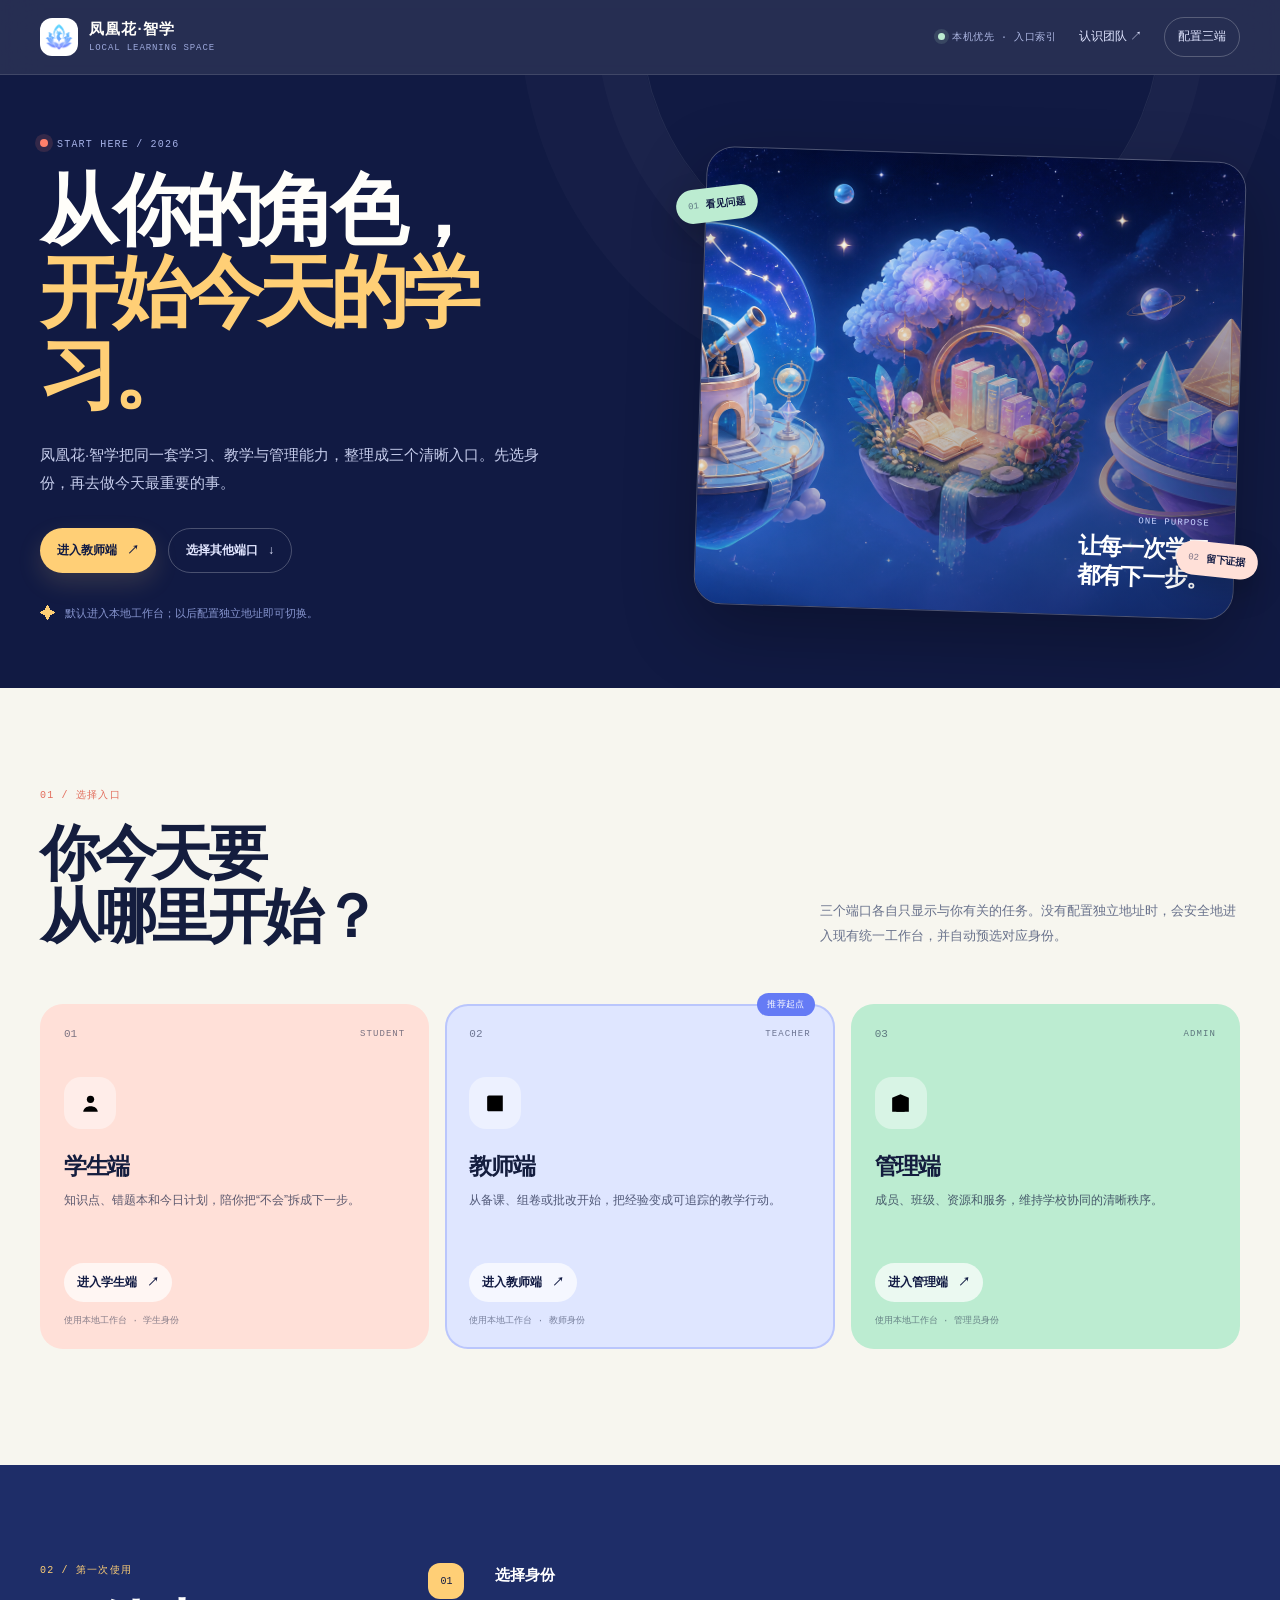
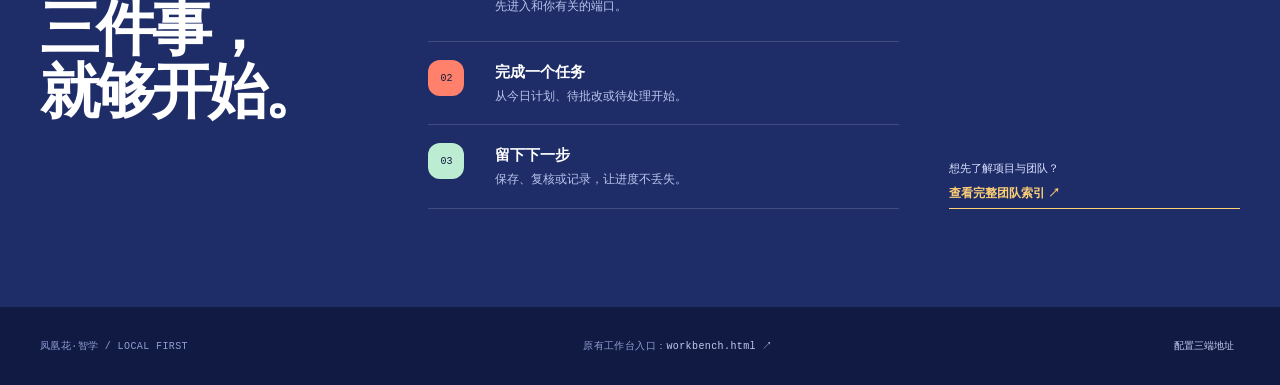
==== index.html @ 91122c51 "publish Phoenix Learning static site" ====
<!DOCTYPE html>
<html lang="zh-CN">
<head>
  <meta charset="UTF-8">
  <meta name="viewport" content="width=device-width, initial-scale=1.0">
  <meta name="theme-color" content="#111a43">
  <meta name="description" content="凤凰花·智学本地启动入口：选择学生端、教师端或管理端">
  <meta name="mobile-web-app-capable" content="yes">
  <meta name="apple-mobile-web-app-capable" content="yes">
  <meta name="apple-mobile-web-app-title" content="凤凰花·智学">
  <title>凤凰花·智学｜启动入口</title>
  <link rel="manifest" href="manifest.webmanifest">
  <link rel="icon" type="image/png" href="assets/brand/favicon-64.png">
  <link rel="stylesheet" href="assets/css/entry-index.css">
</head>
<body>
  <a class="fh-portal-skip" href="#fh-portal-entries">跳到入口选择</a>

  <header class="fh-portal-bar">
    <div class="fh-portal-wrap fh-portal-bar__inner">
      <a class="fh-portal-brand" href="index.html" aria-label="凤凰花智学启动入口">
        <span class="fh-portal-brand__mark"><img src="assets/brand/logo-blue-transparent.png" alt=""></span>
        <span><strong>凤凰花·智学</strong><small>LOCAL LEARNING SPACE</small></span>
      </a>
      <div class="fh-portal-bar__right">
        <span class="fh-portal-locality"><i></i>本机优先 · 入口索引</span>
        <a class="fh-portal-team-link" href="team-index.html">认识团队 <span aria-hidden="true">↗</span></a>
        <button class="fh-portal-config-link" type="button" data-open-config>配置三端</button>
      </div>
    </div>
  </header>

  <main class="fh-portal-main">
    <section class="fh-portal-hero" aria-labelledby="fh-portal-title">
      <div class="fh-portal-wrap fh-portal-hero__grid">
        <div class="fh-portal-hero__copy">
          <p class="fh-portal-kicker"><span></span>START HERE / 2026</p>
          <h1 id="fh-portal-title">从你的角色，<br><em>开始今天的学习。</em></h1>
          <p class="fh-portal-hero__lead">凤凰花·智学把同一套学习、教学与管理能力，整理成三个清晰入口。先选身份，再去做今天最重要的事。</p>
          <div class="fh-portal-hero__actions">
            <a class="fh-portal-button fh-portal-button--primary" href="workbench.html#/login?role=teacher" data-entry-key="teacher">进入教师端 <span aria-hidden="true">↗</span></a>
            <a class="fh-portal-button fh-portal-button--line" href="#fh-portal-entries">选择其他端口 <span aria-hidden="true">↓</span></a>
          </div>
          <div class="fh-portal-hero__note"><span class="fh-portal-note-icon">✦</span><span>默认进入本地工作台；以后配置独立地址即可切换。</span></div>
        </div>

        <div class="fh-portal-hero__visual" aria-label="凤凰花智学学习场景">
          <div class="fh-portal-art">
            <img src="assets/brand/generated/learning-worlds.png" alt="三个连接在一起的学习世界：观测、阅读与创造" loading="eager">
            <div class="fh-portal-art__shade"></div>
            <div class="fh-portal-art__caption"><span>ONE PURPOSE</span><strong>让每一次学习<br>都有下一步。</strong></div>
          </div>
          <div class="fh-portal-orbit fh-portal-orbit--one"><span>01</span> 看见问题</div>
          <div class="fh-portal-orbit fh-portal-orbit--two"><span>02</span> 留下证据</div>
        </div>
      </div>
    </section>

    <section class="fh-portal-entries" id="fh-portal-entries" aria-labelledby="fh-portal-entries-title">
      <div class="fh-portal-wrap">
        <div class="fh-portal-section-head">
          <div><p class="fh-portal-eyebrow">01 / 选择入口</p><h2 id="fh-portal-entries-title">你今天要<br>从哪里开始？</h2></div>
          <p>三个端口各自只显示与你有关的任务。没有配置独立地址时，会安全地进入现有统一工作台，并自动预选对应身份。</p>
        </div>

        <div class="fh-portal-entry-grid">
          <article class="fh-portal-entry-card fh-portal-entry-card--student">
            <div class="fh-portal-entry-card__head"><span class="fh-portal-entry-card__num">01</span><span class="fh-portal-entry-card__type">STUDENT</span></div>
            <div class="fh-portal-entry-card__icon" aria-hidden="true"><svg viewBox="0 0 24 24"><circle cx="12" cy="8" r="3.5"/><path d="M5 20c.4-3.2 3.1-5.3 7-5.3s6.6 2.1 7 5.3"/><path d="M4 4h3M17 4h3"/></svg></div>
            <h3>学生端</h3><p>知识点、错题本和今日计划，陪你把“不会”拆成下一步。</p>
            <a class="fh-portal-entry-card__button" href="workbench.html#/login?role=student" data-entry-key="student">进入学生端 <span aria-hidden="true">↗</span></a>
            <span class="fh-portal-entry-card__status" data-entry-status="student">使用本地工作台 · 学生身份</span>
          </article>

          <article class="fh-portal-entry-card fh-portal-entry-card--teacher fh-portal-entry-card--featured">
            <span class="fh-portal-featured">推荐起点</span>
            <div class="fh-portal-entry-card__head"><span class="fh-portal-entry-card__num">02</span><span class="fh-portal-entry-card__type">TEACHER</span></div>
            <div class="fh-portal-entry-card__icon" aria-hidden="true"><svg viewBox="0 0 24 24"><path d="M4 19.5V5.8c0-.9.7-1.6 1.6-1.6H19v15.3H5.6c-.9 0-1.6-.7-1.6-1.6Z"/><path d="M7.5 7.5h8M7.5 11h8M7.5 14.5h4"/><path d="M19 4.2v15.3"/></svg></div>
            <h3>教师端</h3><p>从备课、组卷或批改开始，把经验变成可追踪的教学行动。</p>
            <a class="fh-portal-entry-card__button" href="workbench.html#/login?role=teacher" data-entry-key="teacher">进入教师端 <span aria-hidden="true">↗</span></a>
            <span class="fh-portal-entry-card__status" data-entry-status="teacher">使用本地工作台 · 教师身份</span>
          </article>

          <article class="fh-portal-entry-card fh-portal-entry-card--admin">
            <div class="fh-portal-entry-card__head"><span class="fh-portal-entry-card__num">03</span><span class="fh-portal-entry-card__type">ADMIN</span></div>
            <div class="fh-portal-entry-card__icon" aria-hidden="true"><svg viewBox="0 0 24 24"><path d="M4 20V6.5L12 3l8 3.5V20"/><path d="M8 20v-5h8v5M8 9h.01M12 9h.01M16 9h.01"/><path d="M2 20h20"/></svg></div>
            <h3>管理端</h3><p>成员、班级、资源和服务，维持学校协同的清晰秩序。</p>
            <a class="fh-portal-entry-card__button" href="workbench.html#/login?role=admin" data-entry-key="admin">进入管理端 <span aria-hidden="true">↗</span></a>
            <span class="fh-portal-entry-card__status" data-entry-status="admin">使用本地工作台 · 管理员身份</span>
          </article>
        </div>
      </div>
    </section>

    <section class="fh-portal-guide" aria-labelledby="fh-portal-guide-title">
      <div class="fh-portal-wrap fh-portal-guide__grid">
        <div><p class="fh-portal-eyebrow">02 / 第一次使用</p><h2 id="fh-portal-guide-title">三件事，<br>就够开始。</h2></div>
        <ol class="fh-portal-guide__steps">
          <li><b>01</b><div><strong>选择身份</strong><span>先进入和你有关的端口。</span></div></li>
          <li><b>02</b><div><strong>完成一个任务</strong><span>从今日计划、待批改或待处理开始。</span></div></li>
          <li><b>03</b><div><strong>留下下一步</strong><span>保存、复核或记录，让进度不丢失。</span></div></li>
        </ol>
        <a class="fh-portal-guide__link" href="team-index.html"><span>想先了解项目与团队？</span><strong>查看完整团队索引 ↗</strong></a>
      </div>
    </section>
  </main>

  <footer class="fh-portal-footer">
    <div class="fh-portal-wrap fh-portal-footer__inner">
      <span>凤凰花·智学 / LOCAL FIRST</span>
      <span>原有工作台入口：<a href="workbench.html#/login">workbench.html ↗</a></span>
      <button type="button" data-open-config>配置三端地址</button>
    </div>
  </footer>

  <dialog class="fh-portal-dialog" id="fh-portal-dialog" aria-labelledby="fh-portal-dialog-title">
    <form class="fh-portal-dialog__card" method="dialog" data-portal-config-form>
      <div class="fh-portal-dialog__head"><div><p class="fh-portal-eyebrow">入口配置</p><h2 id="fh-portal-dialog-title">把三个端口<br>放到这里。</h2></div><button class="fh-portal-dialog__close" type="button" data-close-config aria-label="关闭配置窗口">×</button></div>
      <p class="fh-portal-dialog__hint">支持完整 URL、局域网地址或内部路径。留空时默认进入本地统一工作台；地址仅保存于当前浏览器。</p>
      <div class="fh-portal-dialog__fields">
        <label><span>学生端位置</span><input type="text" data-portal-input="student" placeholder="例如：workbench.html#/login?role=student"></label>
        <label><span>教师端位置</span><input type="text" data-portal-input="teacher" placeholder="例如：workbench.html#/login?role=teacher"></label>
        <label><span>管理端位置</span><input type="text" data-portal-input="admin" placeholder="例如：workbench.html#/login?role=admin"></label>
      </div>
      <div class="fh-portal-dialog__actions"><button class="fh-portal-button fh-portal-button--line" type="button" data-clear-portal-config>恢复默认</button><button class="fh-portal-button fh-portal-button--primary" type="submit">保存配置</button></div>
    </form>
  </dialog>

  <div class="fh-portal-toast" role="status" aria-live="polite" data-portal-toast></div>
  <script src="assets/js/entry-index.js"></script>
</body>
</html>
---- assets/css/entry-index.css ----
:root {
  --fh-portal-ink: #141d3e;
  --fh-portal-night: #111a43;
  --fh-portal-night-2: #1e2d68;
  --fh-portal-paper: #f7f6ef;
  --fh-portal-white: #fffefa;
  --fh-portal-blue: #657bf5;
  --fh-portal-blue-soft: #dfe6ff;
  --fh-portal-coral: #ff806b;
  --fh-portal-coral-soft: #ffe0d8;
  --fh-portal-mint: #bcecd1;
  --fh-portal-gold: #ffcf76;
  --fh-portal-muted: #68718b;
  --fh-portal-line: rgba(20,29,62,.14);
  --fh-portal-sans: ui-sans-serif, -apple-system, BlinkMacSystemFont, "Segoe UI", "PingFang SC", "Hiragino Sans GB", "Microsoft YaHei", sans-serif;
  --fh-portal-mono: "SFMono-Regular", Consolas, "Liberation Mono", monospace;
}

* { box-sizing: border-box; }
html { scroll-behavior: smooth; scroll-padding-top: 84px; }
body { margin: 0; color: var(--fh-portal-ink); background: var(--fh-portal-paper); font-family: var(--fh-portal-sans); font-size: 16px; line-height: 1.6; -webkit-font-smoothing: antialiased; }
a { color: inherit; text-decoration: none; }
button, input { font: inherit; }
button { cursor: pointer; }
img { display: block; max-width: 100%; }
:focus-visible { outline: 3px solid var(--fh-portal-gold); outline-offset: 4px; }
.fh-portal-wrap { width: min(1200px, calc(100% - 48px)); margin: 0 auto; }
.fh-portal-skip { position: fixed; z-index: 100; top: -56px; left: 20px; padding: 9px 14px; border-radius: 9px; color: var(--fh-portal-night); background: var(--fh-portal-gold); font-size: 13px; font-weight: 800; transition: top .2s ease; }
.fh-portal-skip:focus { top: 16px; }

.fh-portal-bar { position: sticky; z-index: 30; top: 0; color: var(--fh-portal-white); background: rgba(17,26,67,.91); border-bottom: 1px solid rgba(255,255,255,.12); backdrop-filter: blur(18px); }
.fh-portal-bar__inner { min-height: 74px; display: flex; align-items: center; justify-content: space-between; gap: 24px; }
.fh-portal-brand { display: inline-flex; align-items: center; gap: 11px; }
.fh-portal-brand__mark { width: 38px; height: 38px; display: grid; place-items: center; border-radius: 12px; background: #fff; }
.fh-portal-brand__mark img { width: 30px; height: 30px; object-fit: contain; }
.fh-portal-brand > span:last-child { display: grid; line-height: 1.1; }
.fh-portal-brand strong { font-size: 15px; letter-spacing: .08em; }
.fh-portal-brand small { margin-top: 5px; color: #9da9dc; font: 9px var(--fh-portal-mono); letter-spacing: .1em; }
.fh-portal-bar__right { display: flex; align-items: center; gap: 22px; }
.fh-portal-locality { color: #aeb8e3; font: 10px var(--fh-portal-mono); letter-spacing: .06em; }
.fh-portal-locality i { width: 7px; height: 7px; display: inline-block; margin-right: 7px; border-radius: 50%; background: var(--fh-portal-mint); box-shadow: 0 0 0 4px rgba(188,236,209,.13); }
.fh-portal-team-link, .fh-portal-config-link { color: #e0e5ff; font-size: 12px; }
.fh-portal-team-link:hover, .fh-portal-config-link:hover { color: var(--fh-portal-gold); }
.fh-portal-config-link { padding: 9px 13px; border: 1px solid rgba(255,255,255,.23); border-radius: 999px; background: transparent; }

.fh-portal-hero { position: relative; overflow: hidden; color: var(--fh-portal-white); background: var(--fh-portal-night); }
.fh-portal-hero::before { position: absolute; width: 520px; height: 520px; top: -320px; left: 50%; content: ""; border: 1px solid rgba(255,255,255,.08); border-radius: 50%; box-shadow: 0 0 0 44px rgba(255,255,255,.025), 0 0 0 120px rgba(255,255,255,.018); }
.fh-portal-hero__grid { position: relative; z-index: 1; min-height: 545px; display: grid; grid-template-columns: minmax(0, .92fr) minmax(390px, .88fr); align-items: center; gap: clamp(42px, 7vw, 100px); padding-top: 64px; padding-bottom: 62px; }
.fh-portal-kicker, .fh-portal-eyebrow { margin: 0 0 20px; color: #a5b1e7; font: 10px var(--fh-portal-mono); letter-spacing: .12em; }
.fh-portal-kicker span { width: 8px; height: 8px; display: inline-block; margin-right: 9px; border-radius: 50%; background: var(--fh-portal-coral); box-shadow: 0 0 0 5px rgba(255,128,107,.14); }
.fh-portal-hero h1 { max-width: 650px; margin: 0; font-size: clamp(47px, 6.3vw, 78px); line-height: 1.05; letter-spacing: -.07em; }
.fh-portal-hero h1 em { color: var(--fh-portal-gold); font-style: normal; }
.fh-portal-hero__lead { max-width: 510px; margin: 25px 0 0; color: #c6cdec; font-size: 15px; line-height: 1.9; }
.fh-portal-hero__actions { display: flex; flex-wrap: wrap; gap: 12px; margin-top: 30px; }
.fh-portal-button { min-height: 45px; display: inline-flex; align-items: center; justify-content: center; gap: 10px; padding: 0 17px; border: 0; border-radius: 999px; font-size: 12px; font-weight: 800; transition: transform .2s ease, background .2s ease, color .2s ease, box-shadow .2s ease; }
.fh-portal-button:hover { transform: translateY(-2px); }
.fh-portal-button--primary { color: var(--fh-portal-night); background: var(--fh-portal-gold); box-shadow: 0 10px 25px rgba(255,207,118,.15); }
.fh-portal-button--primary:hover { background: #ffe3a5; }
.fh-portal-button--line { color: #e1e5ff; border: 1px solid rgba(255,255,255,.24); background: transparent; }
.fh-portal-button--line:hover { color: var(--fh-portal-night); background: #fff; }
.fh-portal-hero__note { display: flex; align-items: center; gap: 9px; margin-top: 28px; color: #8795cf; font-size: 11px; }
.fh-portal-note-icon { color: var(--fh-portal-gold); font-size: 16px; }
.fh-portal-hero__visual { position: relative; max-width: 540px; justify-self: end; }
.fh-portal-art { position: relative; overflow: hidden; aspect-ratio: 1.18 / 1; border: 1px solid rgba(255,255,255,.25); border-radius: 28px; box-shadow: 0 25px 70px rgba(0,0,0,.28); transform: rotate(1.8deg); }
.fh-portal-art img { width: 100%; height: 100%; object-fit: cover; object-position: center; }
.fh-portal-art__shade { position: absolute; inset: 0; background: linear-gradient(145deg, rgba(17,26,67,.03) 30%, rgba(17,26,67,.68)); }
.fh-portal-art__caption { position: absolute; z-index: 1; right: 25px; bottom: 24px; text-align: right; }
.fh-portal-art__caption span { display: block; margin-bottom: 8px; color: #c8d3ff; font: 9px var(--fh-portal-mono); letter-spacing: .12em; }
.fh-portal-art__caption strong { color: #fff; font-size: 23px; line-height: 1.15; letter-spacing: -.05em; }
.fh-portal-orbit { position: absolute; display: flex; align-items: center; gap: 7px; padding: 9px 12px; border-radius: 999px; box-shadow: 0 12px 30px rgba(0,0,0,.22); font-size: 10px; font-weight: 800; }
.fh-portal-orbit span { font: 9px var(--fh-portal-mono); opacity: .55; }
.fh-portal-orbit--one { top: 33px; left: -24px; color: var(--fh-portal-night); background: var(--fh-portal-mint); transform: rotate(-7deg); }
.fh-portal-orbit--two { right: -18px; bottom: 34px; color: var(--fh-portal-night); background: var(--fh-portal-coral-soft); transform: rotate(6deg); }

.fh-portal-entries { padding: 100px 0 116px; background: var(--fh-portal-paper); }
.fh-portal-section-head { display: grid; grid-template-columns: 1fr 1fr; align-items: end; gap: 70px; }
.fh-portal-eyebrow { color: #e26d5c; }
.fh-portal-section-head h2, .fh-portal-guide h2 { margin: 0; font-size: clamp(39px, 4.8vw, 60px); line-height: 1.05; letter-spacing: -.065em; }
.fh-portal-section-head > p { max-width: 420px; justify-self: end; margin: 0; color: var(--fh-portal-muted); font-size: 13px; line-height: 1.9; }
.fh-portal-entry-grid { display: grid; grid-template-columns: repeat(3, 1fr); gap: 16px; margin-top: 56px; }
.fh-portal-entry-card { position: relative; min-height: 345px; display: flex; flex-direction: column; padding: 24px 24px 22px; border-radius: 23px; transition: transform .25s ease, box-shadow .25s ease; }
.fh-portal-entry-card:hover { transform: translateY(-6px); box-shadow: 0 22px 50px rgba(20,29,62,.13); }
.fh-portal-entry-card--student { background: var(--fh-portal-coral-soft); }
.fh-portal-entry-card--teacher { background: var(--fh-portal-blue-soft); }
.fh-portal-entry-card--admin { background: var(--fh-portal-mint); }
.fh-portal-entry-card--featured { box-shadow: inset 0 0 0 2px rgba(101,123,245,.3); }
.fh-portal-featured { position: absolute; top: -11px; right: 20px; padding: 5px 10px; border-radius: 999px; color: #fff; background: var(--fh-portal-blue); font: 9px var(--fh-portal-mono); letter-spacing: .04em; }
.fh-portal-entry-card__head { display: flex; align-items: center; justify-content: space-between; }
.fh-portal-entry-card__num { font: 11px var(--fh-portal-mono); opacity: .55; }
.fh-portal-entry-card__type { font: 9px var(--fh-portal-mono); letter-spacing: .12em; opacity: .56; }
.fh-portal-entry-card__icon { width: 52px; height: 52px; display: grid; place-items: center; margin-top: 37px; border-radius: 17px; background: rgba(255,255,255,.42); }
.fh-portal-entry-card__icon svg { width: 25px; height: 25px; stroke-width: 1.7; }
.fh-portal-entry-card--student .fh-portal-entry-card__icon { color: #dc6758; }
.fh-portal-entry-card--teacher .fh-portal-entry-card__icon { color: #536bdd; }
.fh-portal-entry-card--admin .fh-portal-entry-card__icon { color: #2a835a; }
.fh-portal-entry-card h3 { margin: 19px 0 5px; font-size: 23px; letter-spacing: -.06em; }
.fh-portal-entry-card p { margin: 0; color: rgba(20,29,62,.7); font-size: 12px; line-height: 1.8; }
.fh-portal-entry-card__button { align-self: flex-start; display: inline-flex; align-items: center; gap: 10px; margin-top: auto; padding: 10px 13px; border: 0; border-radius: 999px; color: var(--fh-portal-night); background: rgba(255,255,255,.7); font-size: 12px; font-weight: 800; transition: background .2s ease, transform .2s ease; }
.fh-portal-entry-card__button:hover { background: #fff; transform: translateX(3px); }
.fh-portal-entry-card__status { margin-top: 12px; color: rgba(20,29,62,.5); font: 9px var(--fh-portal-mono); }
.fh-portal-entry-card__status.is-custom { color: var(--fh-portal-night); }

.fh-portal-guide { padding: 98px 0; color: var(--fh-portal-white); background: var(--fh-portal-night-2); }
.fh-portal-guide__grid { display: grid; grid-template-columns: .72fr 1fr .62fr; gap: 50px; align-items: start; }
.fh-portal-guide h2 { color: #fff; }
.fh-portal-guide .fh-portal-eyebrow { color: var(--fh-portal-gold); }
.fh-portal-guide__steps { display: grid; gap: 0; margin: 0; padding: 0; list-style: none; }
.fh-portal-guide__steps li { display: grid; grid-template-columns: 49px 1fr; gap: 18px; min-height: 79px; padding-bottom: 18px; border-bottom: 1px solid rgba(255,255,255,.15); }
.fh-portal-guide__steps li + li { padding-top: 18px; }
.fh-portal-guide__steps b { width: 36px; height: 36px; display: grid; place-items: center; border-radius: 12px; color: var(--fh-portal-night); background: var(--fh-portal-gold); font: 10px var(--fh-portal-mono); }
.fh-portal-guide__steps li:nth-child(2) b { background: var(--fh-portal-coral); }
.fh-portal-guide__steps li:nth-child(3) b { background: var(--fh-portal-mint); }
.fh-portal-guide__steps div { display: grid; gap: 3px; }
.fh-portal-guide__steps strong { color: #fff; font-size: 15px; }
.fh-portal-guide__steps span { color: #bac5ed; font-size: 12px; }
.fh-portal-guide__link { align-self: end; display: grid; gap: 7px; padding: 18px 0 4px; border-bottom: 1px solid var(--fh-portal-gold); color: #dce2ff; font-size: 11px; }
.fh-portal-guide__link strong { color: var(--fh-portal-gold); font-size: 12px; }

.fh-portal-footer { color: #8f9dd1; background: var(--fh-portal-night); }
.fh-portal-footer__inner { min-height: 78px; display: flex; align-items: center; justify-content: space-between; gap: 22px; font: 10px var(--fh-portal-mono); letter-spacing: .04em; }
.fh-portal-footer a, .fh-portal-footer button { color: #c4cdef; background: none; border: 0; font: inherit; }
.fh-portal-footer a:hover, .fh-portal-footer button:hover { color: var(--fh-portal-gold); }

.fh-portal-dialog { width: min(540px, calc(100% - 28px)); padding: 0; border: 0; border-radius: 25px; background: transparent; box-shadow: 0 25px 80px rgba(0,0,0,.32); }
.fh-portal-dialog::backdrop { background: rgba(10,16,46,.72); backdrop-filter: blur(5px); }
.fh-portal-dialog__card { padding: 29px; border-radius: 25px; background: var(--fh-portal-white); }
.fh-portal-dialog__head { display: flex; justify-content: space-between; gap: 18px; }
.fh-portal-dialog__head h2 { margin: 0; font-size: 31px; line-height: 1.08; letter-spacing: -.06em; }
.fh-portal-dialog__close { width: 36px; height: 36px; border: 0; border-radius: 50%; color: var(--fh-portal-muted); background: #eff0f7; font-size: 23px; line-height: 1; }
.fh-portal-dialog__close:hover { color: var(--fh-portal-ink); background: var(--fh-portal-blue-soft); }
.fh-portal-dialog__hint { margin: 22px 0 20px; color: var(--fh-portal-muted); font-size: 12px; line-height: 1.75; }
.fh-portal-dialog__fields { display: grid; gap: 12px; }
.fh-portal-dialog__fields label { display: grid; gap: 5px; }
.fh-portal-dialog__fields label span { font-size: 12px; font-weight: 800; }
.fh-portal-dialog__fields input { width: 100%; height: 42px; padding: 0 12px; border: 1px solid var(--fh-portal-line); border-radius: 10px; color: var(--fh-portal-ink); background: #faf9f3; font-size: 13px; }
.fh-portal-dialog__fields input:focus { outline: 3px solid rgba(101,123,245,.18); border-color: var(--fh-portal-blue); }
.fh-portal-dialog__fields input::placeholder { color: #9fa5b7; }
.fh-portal-dialog__actions { display: flex; align-items: center; justify-content: space-between; gap: 12px; margin-top: 23px; }
.fh-portal-dialog__actions .fh-portal-button--line { color: var(--fh-portal-muted); border-color: var(--fh-portal-line); }
.fh-portal-dialog__actions .fh-portal-button--line:hover { color: var(--fh-portal-ink); background: #eef0f8; }
.fh-portal-toast { position: fixed; z-index: 80; left: 50%; bottom: 24px; max-width: calc(100% - 30px); padding: 11px 16px; border-radius: 999px; color: #fff; background: var(--fh-portal-night); box-shadow: 0 15px 40px rgba(17,26,67,.18); font-size: 12px; opacity: 0; pointer-events: none; transform: translate(-50%, 15px); transition: opacity .2s ease, transform .2s ease; }
.fh-portal-toast.is-visible { opacity: 1; transform: translate(-50%, 0); }

@media (max-width: 900px) {
  .fh-portal-hero__grid { grid-template-columns: 1fr; }
  .fh-portal-hero__visual { width: min(100%, 550px); justify-self: center; }
  .fh-portal-guide__grid { grid-template-columns: 1fr 1.2fr; }
  .fh-portal-guide__link { grid-column: 2; }
}
@media (max-width: 700px) {
  html { scroll-padding-top: 70px; }
  .fh-portal-wrap { width: min(1200px, calc(100% - 32px)); }
  .fh-portal-bar__inner { min-height: 68px; }
  .fh-portal-locality, .fh-portal-team-link { display: none; }
  .fh-portal-config-link { padding: 8px 11px; }
  .fh-portal-hero__grid { min-height: auto; padding-top: 55px; padding-bottom: 60px; }
  .fh-portal-hero h1 { font-size: clamp(45px, 13vw, 65px); }
  .fh-portal-hero__lead { font-size: 14px; }
  .fh-portal-art { border-radius: 22px; }
  .fh-portal-orbit--one { left: 7px; }
  .fh-portal-orbit--two { right: 5px; }
  .fh-portal-entries { padding: 77px 0 82px; }
  .fh-portal-section-head, .fh-portal-guide__grid { grid-template-columns: 1fr; gap: 32px; }
  .fh-portal-section-head > p { justify-self: start; }
  .fh-portal-entry-grid { grid-template-columns: 1fr; margin-top: 42px; }
  .fh-portal-entry-card { min-height: 310px; }
  .fh-portal-guide { padding: 77px 0; }
  .fh-portal-guide__link { grid-column: auto; }
  .fh-portal-footer__inner { align-items: flex-start; flex-direction: column; justify-content: center; padding: 17px 0; gap: 8px; }
  .fh-portal-dialog__card { padding: 23px; }
  .fh-portal-dialog__head h2 { font-size: 27px; }
  .fh-portal-dialog__actions { align-items: stretch; flex-direction: column-reverse; }
}

/* 竖屏精调：减少标题孤行，并把入口卡片和配置弹窗保持在可触达范围内 */
@media (max-width: 420px) {
  html { scroll-padding-top: 68px; }
  .fh-portal-wrap { width: calc(100% - 28px); }
  .fh-portal-bar__inner { min-height: 64px; gap: 10px; }
  .fh-portal-brand { min-width: 0; gap: 8px; }
  .fh-portal-brand__mark { width: 34px; height: 34px; border-radius: 10px; }
  .fh-portal-brand__mark img { width: 27px; height: 27px; }
  .fh-portal-brand strong { overflow: hidden; font-size: 14px; white-space: nowrap; text-overflow: ellipsis; }
  .fh-portal-brand small { margin-top: 3px; font-size: 8px; }
  .fh-portal-config-link { min-height: 44px; padding: 8px 10px; white-space: nowrap; }
  .fh-portal-hero__grid { padding-top: 42px; padding-bottom: 48px; gap: 30px; }
  .fh-portal-hero h1 { font-size: clamp(38px, 11.4vw, 46px); line-height: 1.1; letter-spacing: -.085em; word-break: keep-all; }
  .fh-portal-hero__lead { margin-top: 19px; font-size: 13px; line-height: 1.75; }
  .fh-portal-hero__actions { gap: 8px; margin-top: 23px; }
  .fh-portal-button { min-height: 44px; padding: 0 14px; }
  .fh-portal-hero__note { align-items: flex-start; margin-top: 22px; font-size: 10px; line-height: 1.55; }
  .fh-portal-art { margin: 0 3px; border-radius: 20px; transform: none; }
  .fh-portal-art__caption { right: 17px; bottom: 17px; }
  .fh-portal-art__caption strong { font-size: 19px; }
  .fh-portal-orbit { padding: 8px 10px; font-size: 9px; }
  .fh-portal-orbit--one { left: 7px; }
  .fh-portal-orbit--two { right: 7px; }
  .fh-portal-section-head h2, .fh-portal-guide h2 { font-size: clamp(34px, 10.8vw, 46px); line-height: 1.1; }
  .fh-portal-entry-card { min-height: 270px; padding: 21px; }
  .fh-portal-entry-card h3 { font-size: 21px; }
  .fh-portal-dialog { width: calc(100% - 20px); }
  .fh-portal-dialog__card { max-height: calc(100dvh - 24px); overflow-y: auto; padding: 20px; }
  .fh-portal-dialog__actions .fh-portal-button { width: 100%; }
}
@media (prefers-reduced-motion: reduce) {
  html { scroll-behavior: auto; }
  *, *::before, *::after { transition-duration: .01ms !important; animation-duration: .01ms !important; }
}
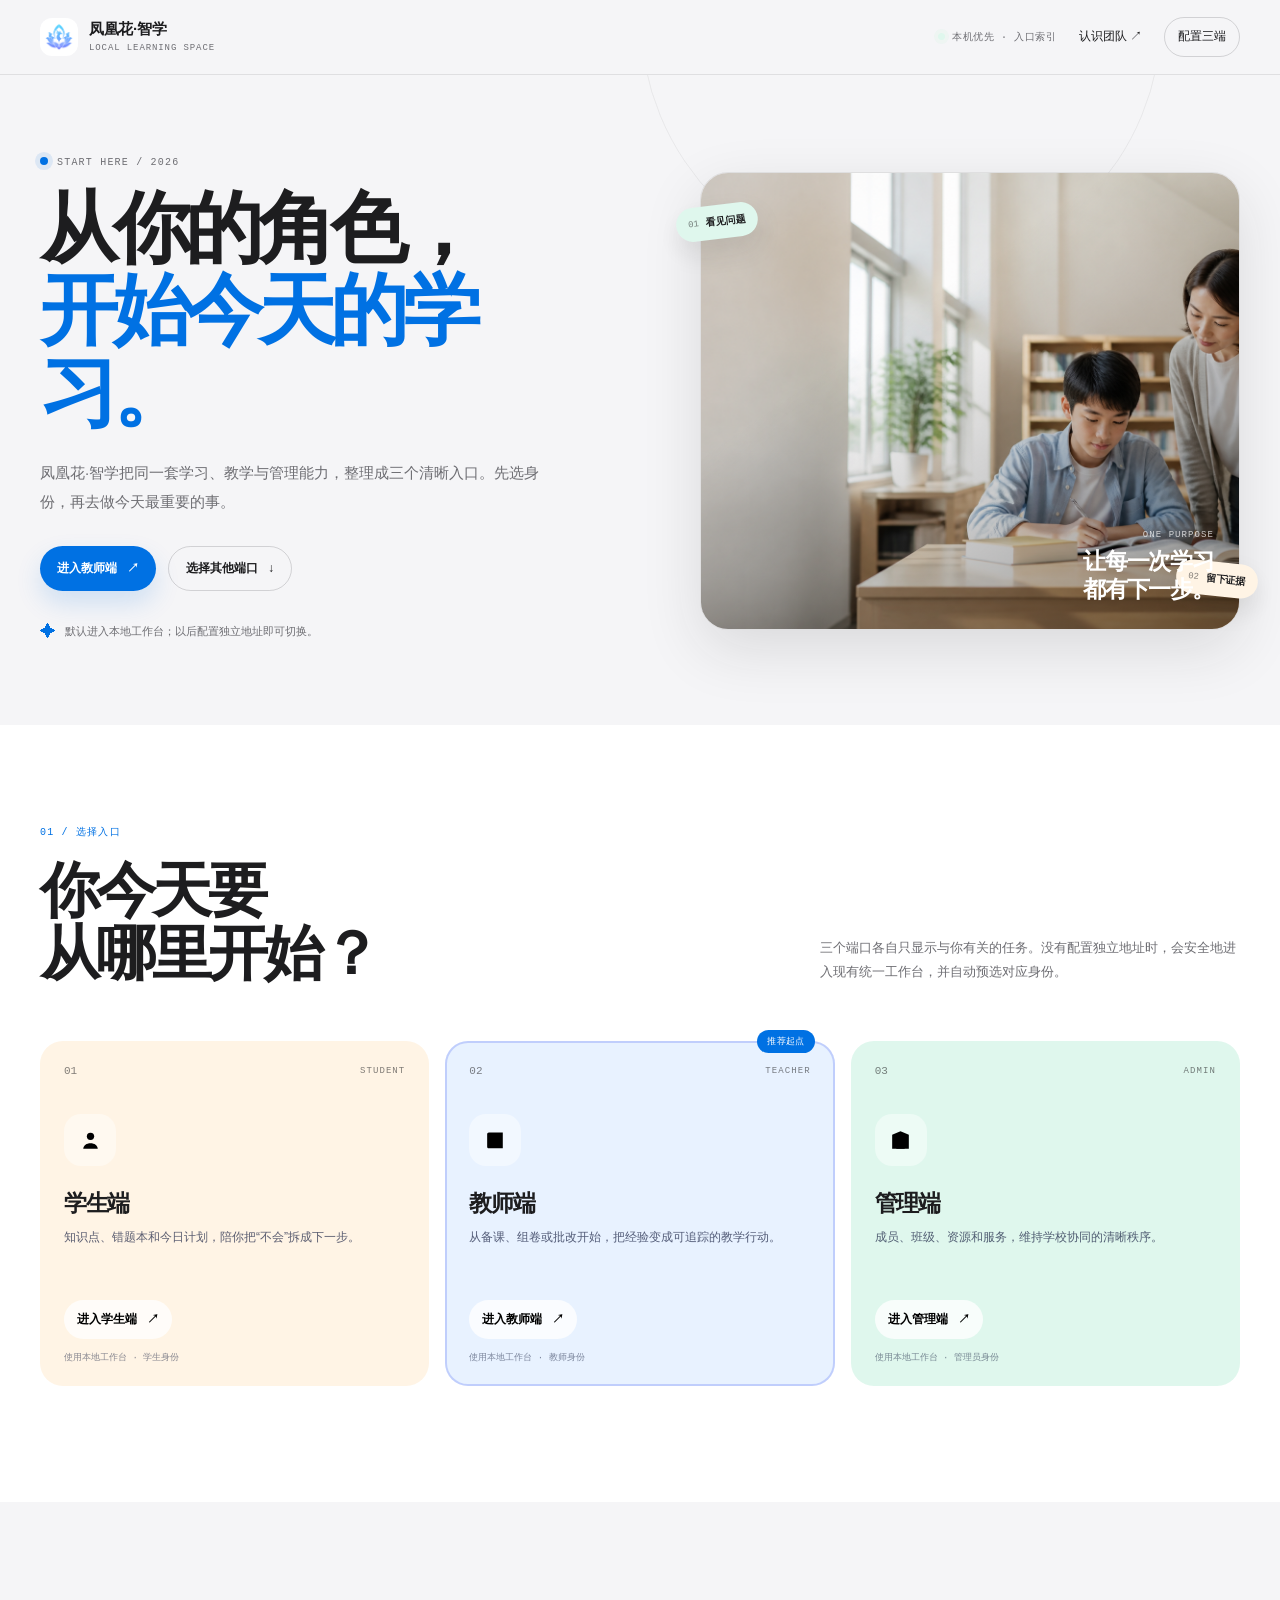
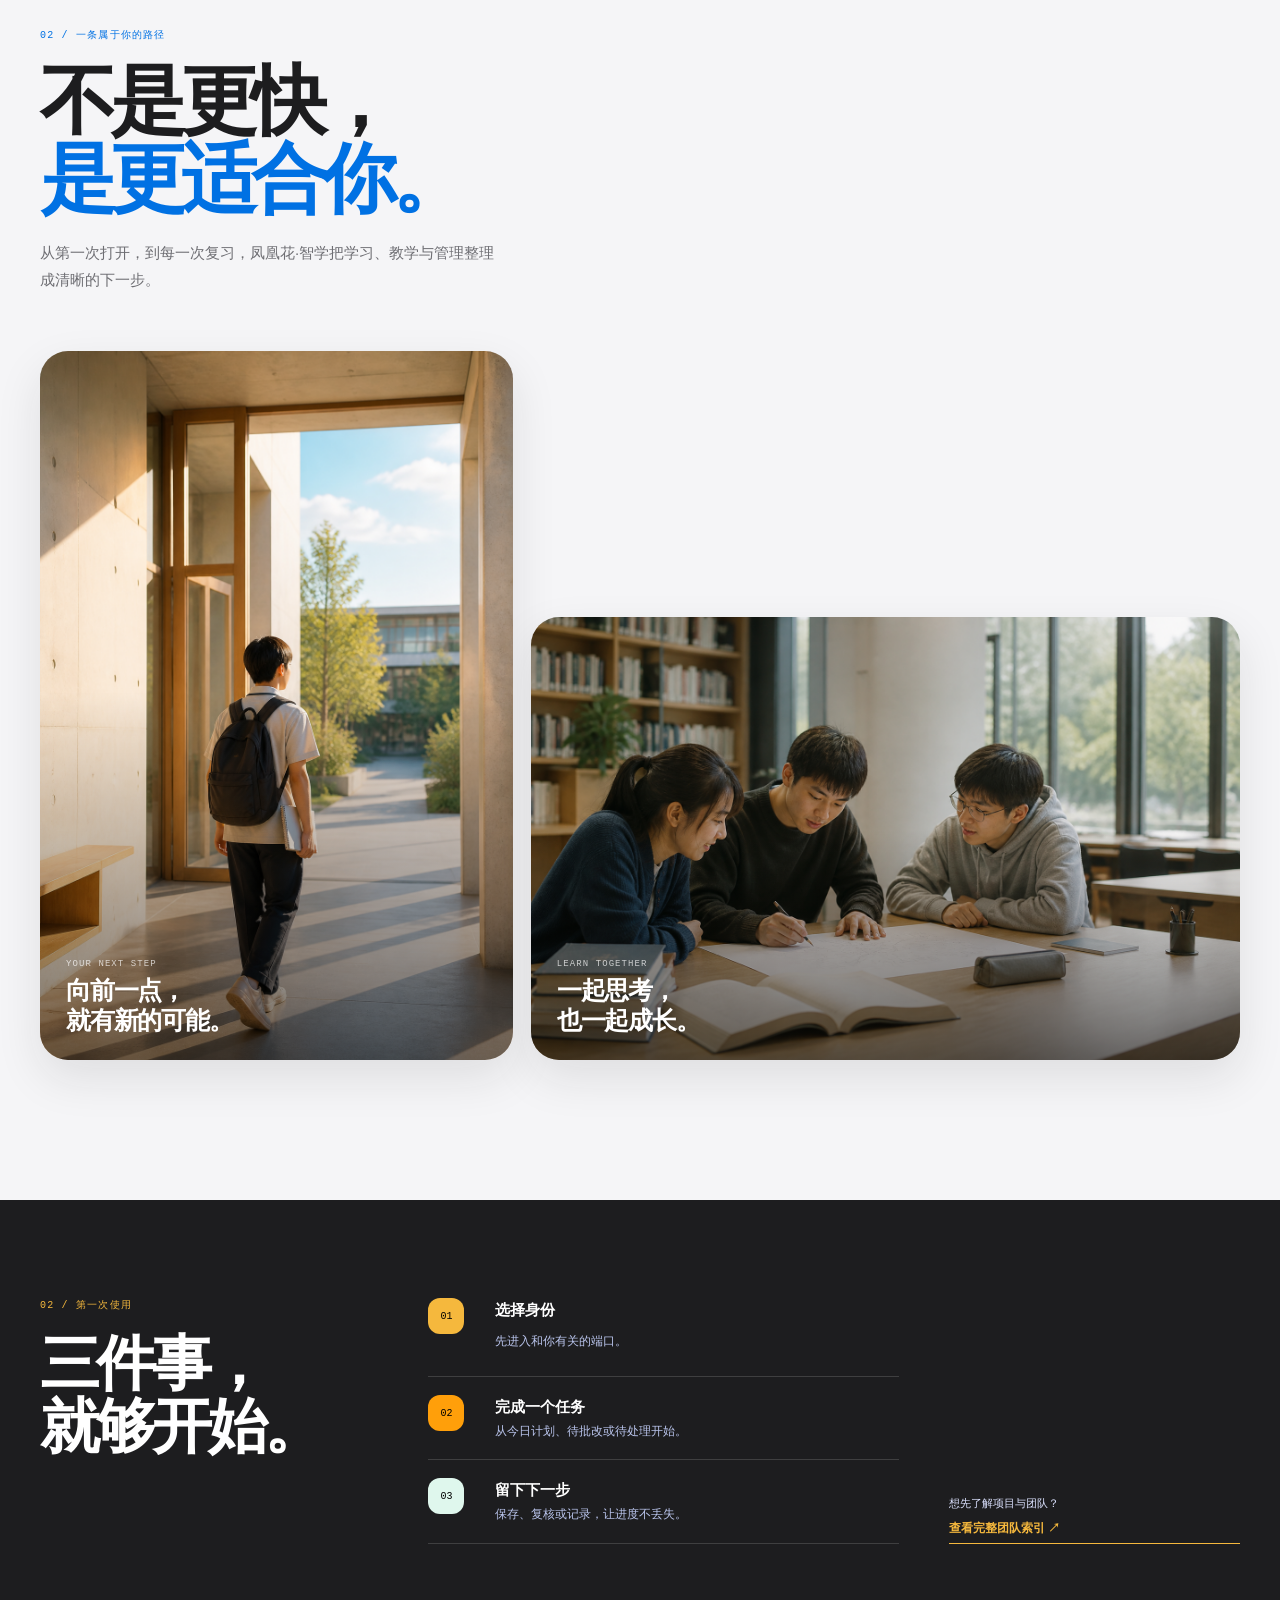
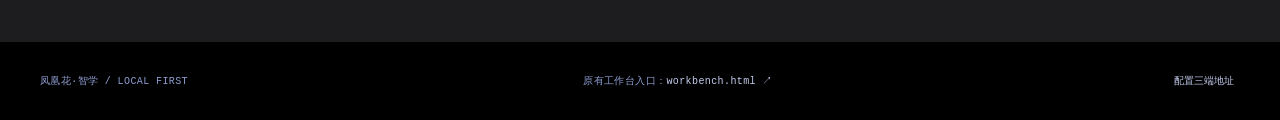
==== commit aeb40fa6: "feat: redesign landing and mobile login" ====
--- a/index.html
+++ b/index.html
@@ -3,8 +3,8 @@
 <head>
   <meta charset="UTF-8">
   <meta name="viewport" content="width=device-width, initial-scale=1.0">
-  <meta name="theme-color" content="#111a43">
-  <meta name="description" content="凤凰花·智学本地启动入口：选择学生端、教师端或管理端">
+  <meta name="theme-color" content="#f5f5f7">
+  <meta name="description" content="凤凰花·智学：让每一次学习，都被看见。选择学生端、教师端或管理端。">
   <meta name="mobile-web-app-capable" content="yes">
   <meta name="apple-mobile-web-app-capable" content="yes">
   <meta name="apple-mobile-web-app-title" content="凤凰花·智学">
@@ -46,7 +46,7 @@
 
         <div class="fh-portal-hero__visual" aria-label="凤凰花智学学习场景">
           <div class="fh-portal-art">
-            <img src="assets/brand/generated/learning-worlds.png" alt="三个连接在一起的学习世界：观测、阅读与创造" loading="eager">
+            <img src="assets/brand/generated/hero-learning-library.png" alt="老师与学生在阳光充足的图书馆里共同学习" loading="eager">
             <div class="fh-portal-art__shade"></div>
             <div class="fh-portal-art__caption"><span>ONE PURPOSE</span><strong>让每一次学习<br>都有下一步。</strong></div>
           </div>
@@ -92,6 +92,26 @@
       </div>
     </section>
 
+    <section class="fh-portal-story" aria-labelledby="fh-portal-story-title">
+      <div class="fh-portal-wrap">
+        <div class="fh-portal-story__intro">
+          <p class="fh-portal-eyebrow">02 / 一条属于你的路径</p>
+          <h2 id="fh-portal-story-title">不是更快，<br><em>是更适合你。</em></h2>
+          <p>从第一次打开，到每一次复习，凤凰花·智学把学习、教学与管理整理成清晰的下一步。</p>
+        </div>
+        <div class="fh-portal-story__grid">
+          <figure class="fh-portal-story__image fh-portal-story__image--path">
+            <img src="assets/brand/generated/learning-path.png" alt="学生走向明亮校园的学习路径" loading="lazy">
+            <figcaption><span>YOUR NEXT STEP</span><strong>向前一点，<br>就有新的可能。</strong></figcaption>
+          </figure>
+          <figure class="fh-portal-story__image fh-portal-story__image--together">
+            <img src="assets/brand/generated/learning-together.png" alt="学生一起讨论和探索" loading="lazy">
+            <figcaption><span>LEARN TOGETHER</span><strong>一起思考，<br>也一起成长。</strong></figcaption>
+          </figure>
+        </div>
+      </div>
+    </section>
+
     <section class="fh-portal-guide" aria-labelledby="fh-portal-guide-title">
       <div class="fh-portal-wrap fh-portal-guide__grid">
         <div><p class="fh-portal-eyebrow">02 / 第一次使用</p><h2 id="fh-portal-guide-title">三件事，<br>就够开始。</h2></div>
--- a/assets/css/entry-index.css
+++ b/assets/css/entry-index.css
@@ -206,3 +206,90 @@
   html { scroll-behavior: auto; }
   *, *::before, *::after { transition-duration: .01ms !important; animation-duration: .01ms !important; }
 }
+
+/* 起始页视觉升级：克制、明亮、以真实学习场景为主 */
+:root {
+  --fh-portal-ink: #1d1d1f;
+  --fh-portal-night: #000;
+  --fh-portal-night-2: #1d1d1f;
+  --fh-portal-paper: #f5f5f7;
+  --fh-portal-white: #fff;
+  --fh-portal-blue: #0071e3;
+  --fh-portal-blue-soft: #e8f2ff;
+  --fh-portal-coral: #ff9f0a;
+  --fh-portal-coral-soft: #fff4e5;
+  --fh-portal-mint: #dff7ed;
+  --fh-portal-gold: #f5b83d;
+  --fh-portal-muted: #6e6e73;
+  --fh-portal-line: rgba(29,29,31,.12);
+}
+body { color: var(--fh-portal-ink); background: #f5f5f7; }
+.fh-portal-bar { color: #1d1d1f; background: rgba(245,245,247,.84); border-bottom-color: rgba(29,29,31,.10); }
+.fh-portal-brand strong { letter-spacing: -.02em; }
+.fh-portal-brand small { color: #6e6e73; }
+.fh-portal-locality { color: #6e6e73; }
+.fh-portal-team-link, .fh-portal-config-link { color: #1d1d1f; }
+.fh-portal-config-link { border-color: rgba(29,29,31,.16); }
+.fh-portal-team-link:hover, .fh-portal-config-link:hover { color: var(--fh-portal-blue); }
+.fh-portal-hero { color: #1d1d1f; background: #f5f5f7; }
+.fh-portal-hero::before { border-color: rgba(29,29,31,.06); box-shadow: none; }
+.fh-portal-hero__grid { min-height: 650px; }
+.fh-portal-kicker, .fh-portal-eyebrow { color: #6e6e73; }
+.fh-portal-kicker span { background: var(--fh-portal-blue); box-shadow: 0 0 0 5px rgba(0,113,227,.10); }
+.fh-portal-hero h1 { color: #1d1d1f; }
+.fh-portal-hero h1 em { color: var(--fh-portal-blue); }
+.fh-portal-hero__lead { color: #6e6e73; }
+.fh-portal-button--primary { color: #fff; background: var(--fh-portal-blue); box-shadow: 0 12px 26px rgba(0,113,227,.16); }
+.fh-portal-button--primary:hover { background: #0077ed; }
+.fh-portal-button--line { color: #1d1d1f; border-color: rgba(29,29,31,.16); }
+.fh-portal-button--line:hover { color: #fff; background: #1d1d1f; }
+.fh-portal-hero__note { color: #6e6e73; }
+.fh-portal-note-icon { color: var(--fh-portal-blue); }
+.fh-portal-art { border-color: rgba(29,29,31,.10); border-radius: 28px; transform: none; box-shadow: 0 20px 60px rgba(29,29,31,.12); }
+.fh-portal-art__shade { background: linear-gradient(145deg, rgba(0,0,0,0) 34%, rgba(0,0,0,.45)); }
+.fh-portal-art__caption span { color: rgba(255,255,255,.75); }
+.fh-portal-orbit { box-shadow: 0 12px 26px rgba(29,29,31,.10); }
+.fh-portal-orbit--one { color: #1d1d1f; background: #dff7ed; }
+.fh-portal-orbit--two { color: #1d1d1f; background: #fff4e5; }
+.fh-portal-entries { background: #fff; }
+.fh-portal-eyebrow { color: var(--fh-portal-blue); }
+.fh-portal-entry-card--student { background: #fff4e5; }
+.fh-portal-entry-card--teacher { background: #e8f2ff; }
+.fh-portal-entry-card--admin { background: #dff7ed; }
+.fh-portal-featured { background: var(--fh-portal-blue); }
+.fh-portal-entry-card__button { background: rgba(255,255,255,.78); }
+.fh-portal-guide { background: #1d1d1f; }
+.fh-portal-footer { background: #000; }
+
+.fh-portal-story { padding: 126px 0 140px; background: #f5f5f7; }
+.fh-portal-story__intro { max-width: 720px; }
+.fh-portal-story__intro h2 { margin: 0; color: #1d1d1f; font-size: clamp(46px,6vw,76px); line-height: 1.02; letter-spacing: -.075em; }
+.fh-portal-story__intro h2 em { color: var(--fh-portal-blue); font-style: normal; }
+.fh-portal-story__intro > p:last-child { max-width: 460px; margin: 22px 0 0; color: #6e6e73; font-size: 15px; line-height: 1.8; }
+.fh-portal-story__grid { display: grid; grid-template-columns: minmax(0,.8fr) minmax(0,1.2fr); gap: 18px; align-items: stretch; margin-top: 58px; }
+.fh-portal-story__image { position: relative; overflow: hidden; min-height: 530px; margin: 0; border-radius: 28px; background: #e9e9ed; box-shadow: 0 18px 46px rgba(29,29,31,.10); }
+.fh-portal-story__image--together { min-height: 420px; align-self: end; }
+.fh-portal-story__image img { width: 100%; height: 100%; object-fit: cover; transition: transform .8s cubic-bezier(.2,.8,.2,1); }
+.fh-portal-story__image:hover img { transform: scale(1.035); }
+.fh-portal-story__image::after { position: absolute; inset: 0; content: ""; background: linear-gradient(180deg, transparent 48%, rgba(0,0,0,.54)); pointer-events: none; }
+.fh-portal-story__image figcaption { position: absolute; z-index: 1; right: 26px; bottom: 24px; left: 26px; color: #fff; }
+.fh-portal-story__image figcaption span { display: block; margin-bottom: 8px; color: rgba(255,255,255,.72); font: 9px var(--fh-portal-mono); letter-spacing: .12em; }
+.fh-portal-story__image figcaption strong { font-size: 25px; line-height: 1.08; letter-spacing: -.05em; }
+.fh-portal-story__image--path img, .fh-portal-story__image--together img { object-position: center; }
+
+@media (max-width:900px) { .fh-portal-story__grid { grid-template-columns: 1fr 1fr; } }
+@media (max-width:700px) {
+  .fh-portal-hero__grid { min-height: auto; }
+  .fh-portal-story { padding: 82px 0 92px; }
+  .fh-portal-story__intro h2 { font-size: clamp(39px,11vw,58px); }
+  .fh-portal-story__grid { grid-template-columns: 1fr; gap: 12px; margin-top: 38px; }
+  .fh-portal-story__image, .fh-portal-story__image--together { min-height: 430px; }
+  .fh-portal-story__image--together { min-height: 310px; }
+}
+@media (prefers-reduced-motion: no-preference) {
+  .fh-portal-hero__copy { animation: fh-portal-enter .7s ease both; }
+  .fh-portal-hero__visual { animation: fh-portal-enter .9s .08s ease both; }
+  .fh-portal-story__image { animation: fh-portal-rise .8s ease both; }
+  @keyframes fh-portal-enter { from { opacity: 0; transform: translateY(16px); } to { opacity: 1; transform: none; } }
+  @keyframes fh-portal-rise { from { opacity: 0; transform: translateY(22px); } to { opacity: 1; transform: none; } }
+}
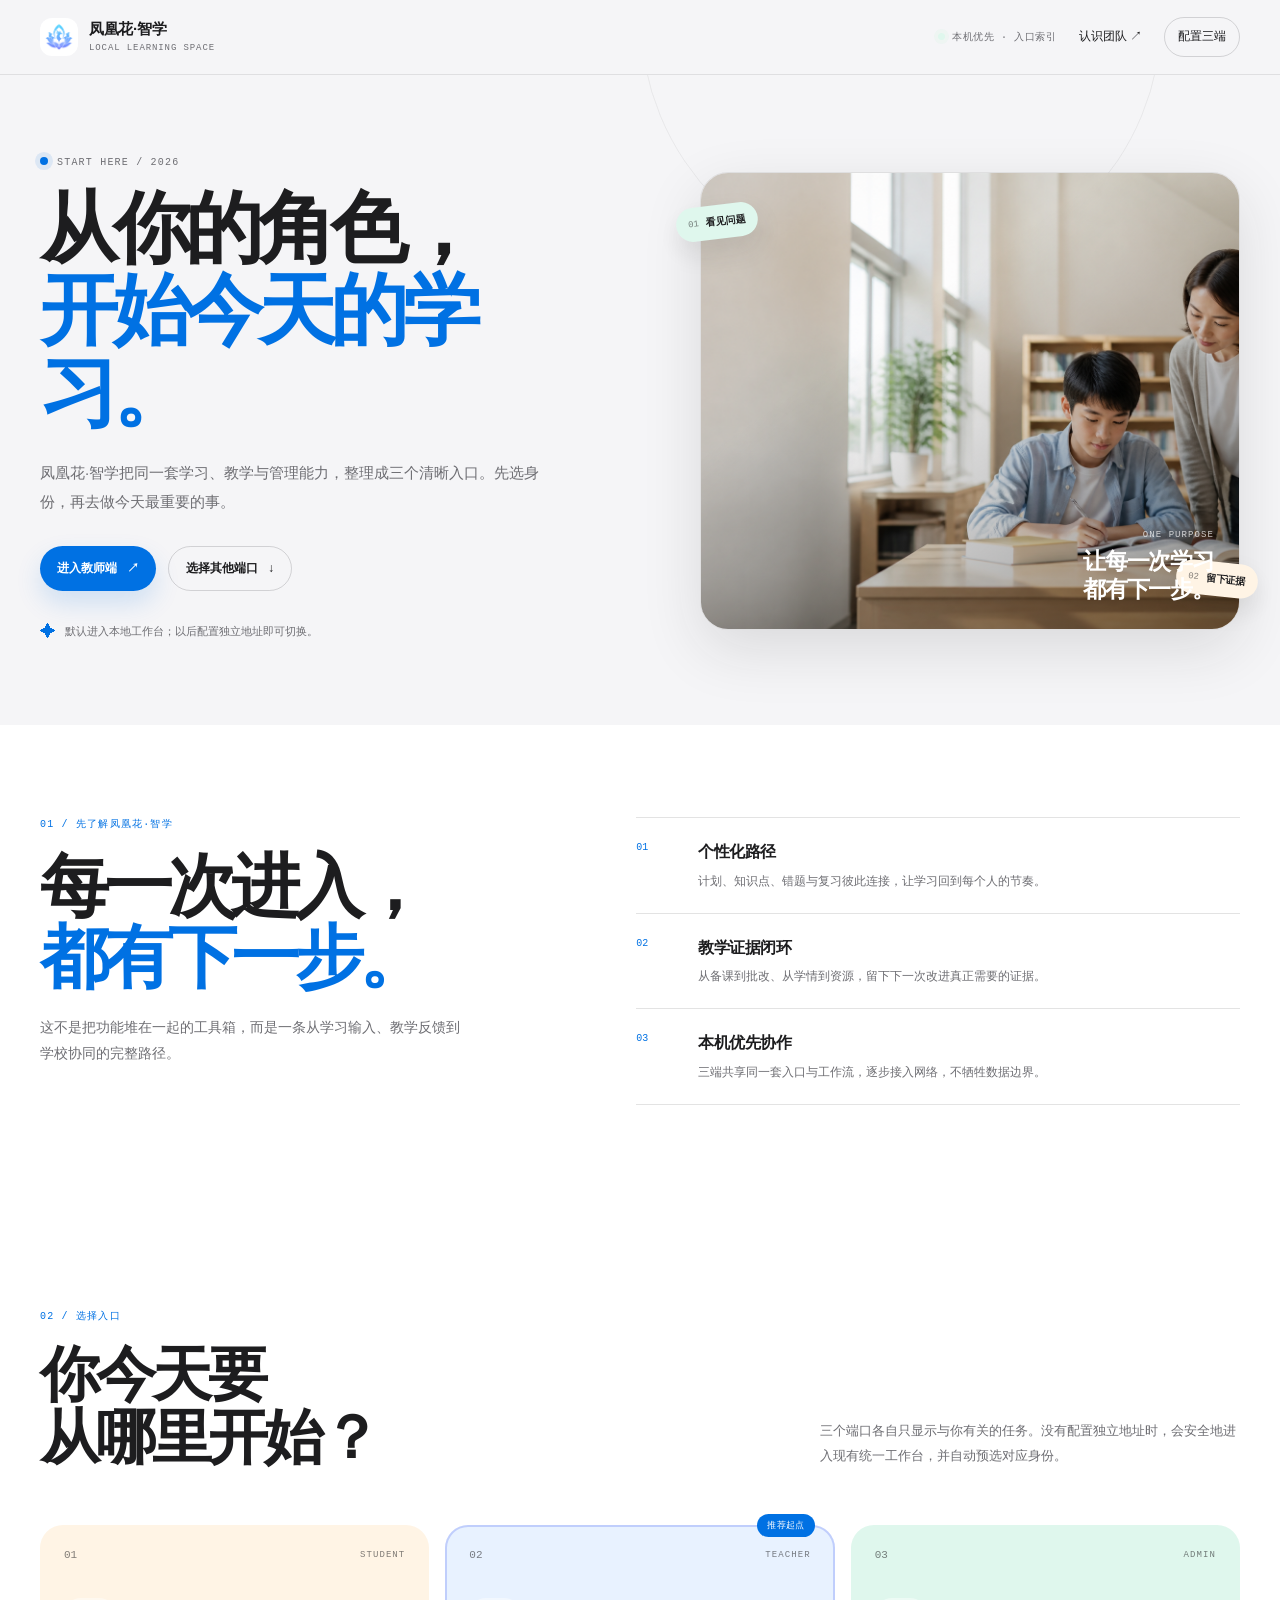
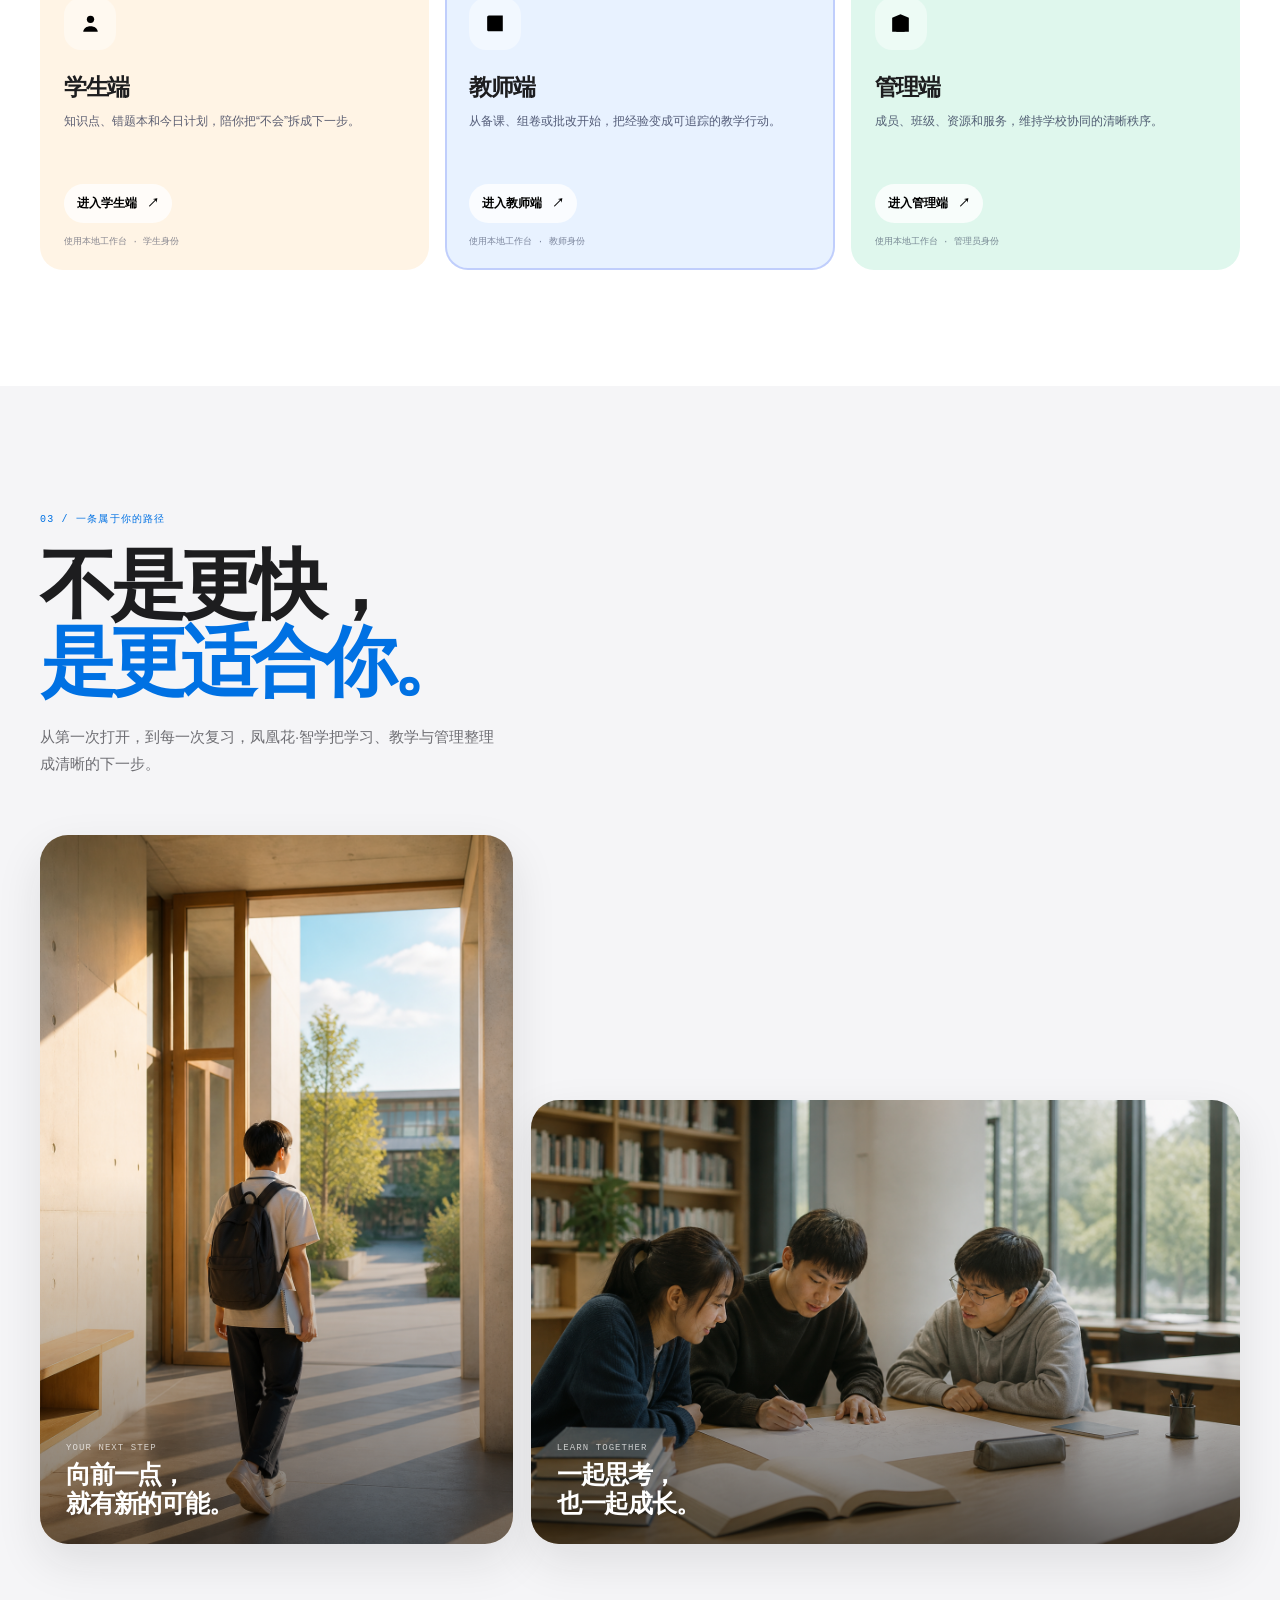
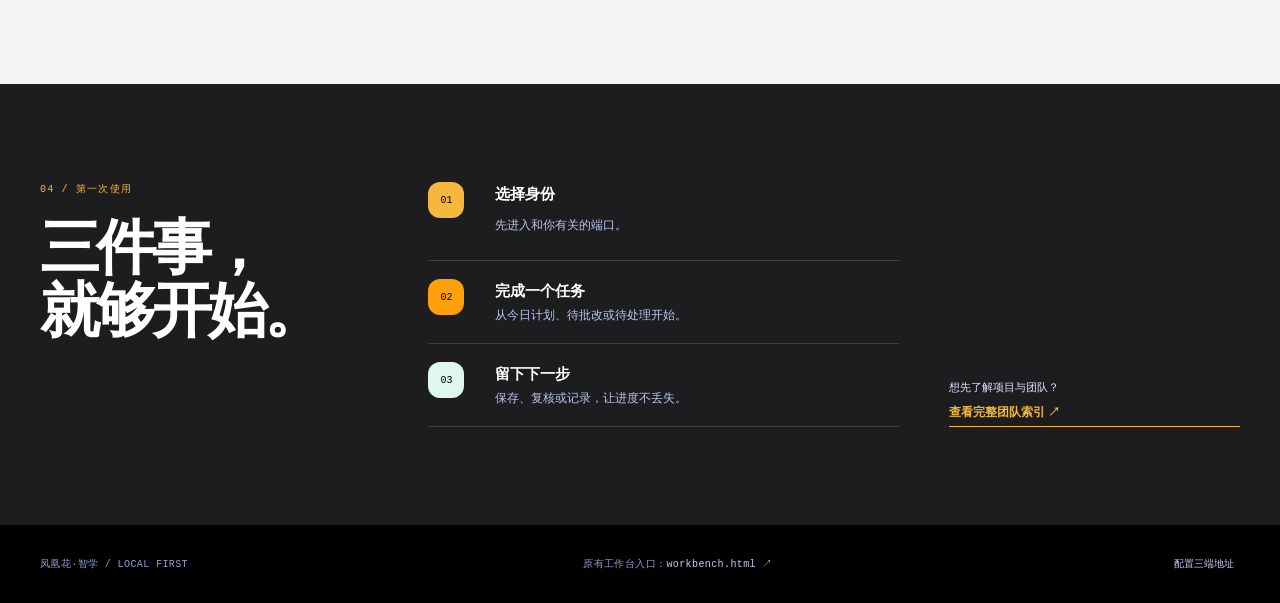
==== commit 6b48c5b4: "feat: enrich welcome page and tune workspace motion" ====
--- a/index.html
+++ b/index.html
@@ -56,10 +56,25 @@
       </div>
     </section>
 
+    <section class="fh-portal-welcome" aria-labelledby="fh-portal-welcome-title">
+      <div class="fh-portal-wrap fh-portal-welcome__grid">
+        <div class="fh-portal-welcome__copy">
+          <p class="fh-portal-eyebrow">01 / 先了解凤凰花·智学</p>
+          <h2 id="fh-portal-welcome-title">每一次进入，<br><em>都有下一步。</em></h2>
+          <p>这不是把功能堆在一起的工具箱，而是一条从学习输入、教学反馈到学校协同的完整路径。</p>
+        </div>
+        <div class="fh-portal-welcome__points">
+          <article><span>01</span><div><strong>个性化路径</strong><p>计划、知识点、错题与复习彼此连接，让学习回到每个人的节奏。</p></div></article>
+          <article><span>02</span><div><strong>教学证据闭环</strong><p>从备课到批改、从学情到资源，留下下一次改进真正需要的证据。</p></div></article>
+          <article><span>03</span><div><strong>本机优先协作</strong><p>三端共享同一套入口与工作流，逐步接入网络，不牺牲数据边界。</p></div></article>
+        </div>
+      </div>
+    </section>
+
     <section class="fh-portal-entries" id="fh-portal-entries" aria-labelledby="fh-portal-entries-title">
       <div class="fh-portal-wrap">
         <div class="fh-portal-section-head">
-          <div><p class="fh-portal-eyebrow">01 / 选择入口</p><h2 id="fh-portal-entries-title">你今天要<br>从哪里开始？</h2></div>
+          <div><p class="fh-portal-eyebrow">02 / 选择入口</p><h2 id="fh-portal-entries-title">你今天要<br>从哪里开始？</h2></div>
           <p>三个端口各自只显示与你有关的任务。没有配置独立地址时，会安全地进入现有统一工作台，并自动预选对应身份。</p>
         </div>
 
@@ -95,7 +110,7 @@
     <section class="fh-portal-story" aria-labelledby="fh-portal-story-title">
       <div class="fh-portal-wrap">
         <div class="fh-portal-story__intro">
-          <p class="fh-portal-eyebrow">02 / 一条属于你的路径</p>
+          <p class="fh-portal-eyebrow">03 / 一条属于你的路径</p>
           <h2 id="fh-portal-story-title">不是更快，<br><em>是更适合你。</em></h2>
           <p>从第一次打开，到每一次复习，凤凰花·智学把学习、教学与管理整理成清晰的下一步。</p>
         </div>
@@ -114,7 +129,7 @@
 
     <section class="fh-portal-guide" aria-labelledby="fh-portal-guide-title">
       <div class="fh-portal-wrap fh-portal-guide__grid">
-        <div><p class="fh-portal-eyebrow">02 / 第一次使用</p><h2 id="fh-portal-guide-title">三件事，<br>就够开始。</h2></div>
+        <div><p class="fh-portal-eyebrow">04 / 第一次使用</p><h2 id="fh-portal-guide-title">三件事，<br>就够开始。</h2></div>
         <ol class="fh-portal-guide__steps">
           <li><b>01</b><div><strong>选择身份</strong><span>先进入和你有关的端口。</span></div></li>
           <li><b>02</b><div><strong>完成一个任务</strong><span>从今日计划、待批改或待处理开始。</span></div></li>
--- a/assets/css/entry-index.css
+++ b/assets/css/entry-index.css
@@ -293,3 +293,23 @@
   @keyframes fh-portal-enter { from { opacity: 0; transform: translateY(16px); } to { opacity: 1; transform: none; } }
   @keyframes fh-portal-rise { from { opacity: 0; transform: translateY(22px); } to { opacity: 1; transform: none; } }
 }
+
+/* 欢迎信息：先讲清楚学习路径，再进入三端入口 */
+.fh-portal-welcome { padding: 92px 0 104px; background: #fff; }
+.fh-portal-welcome__grid { display: grid; grid-template-columns: minmax(0,.9fr) minmax(0,1.1fr); gap: clamp(42px,8vw,120px); align-items: start; }
+.fh-portal-welcome__copy h2 { margin: 0; color: #1d1d1f; font-size: clamp(44px,5.4vw,72px); line-height: 1.03; letter-spacing: -.075em; }
+.fh-portal-welcome__copy h2 em { color: #0071e3; font-style: normal; }
+.fh-portal-welcome__copy > p:last-child { max-width: 420px; margin: 22px 0 0; color: #6e6e73; font-size: 14px; line-height: 1.8; }
+.fh-portal-welcome__points { display: flex; flex-direction: column; border-top: 1px solid rgba(29,29,31,.12); }
+.fh-portal-welcome__points article { display: grid; grid-template-columns: 42px 1fr; gap: 20px; padding: 21px 0; border-bottom: 1px solid rgba(29,29,31,.12); }
+.fh-portal-welcome__points article > span { color: #0071e3; font: 10px var(--fh-portal-mono); padding-top: 3px; }
+.fh-portal-welcome__points strong { color: #1d1d1f; font-size: 16px; letter-spacing: -.03em; }
+.fh-portal-welcome__points p { max-width: 480px; margin: 6px 0 0; color: #6e6e73; font-size: 12px; line-height: 1.75; }
+@media (max-width: 700px) {
+  .fh-portal-welcome { padding: 76px 0 82px; }
+  .fh-portal-welcome__grid { grid-template-columns: 1fr; gap: 40px; }
+  .fh-portal-welcome__copy h2 { font-size: clamp(39px,11vw,58px); }
+  .fh-portal-welcome__points article { grid-template-columns: 30px 1fr; gap: 13px; padding: 17px 0; }
+  .fh-portal-welcome__points strong { font-size: 15px; }
+  .fh-portal-welcome__points p { font-size: 11.5px; }
+}
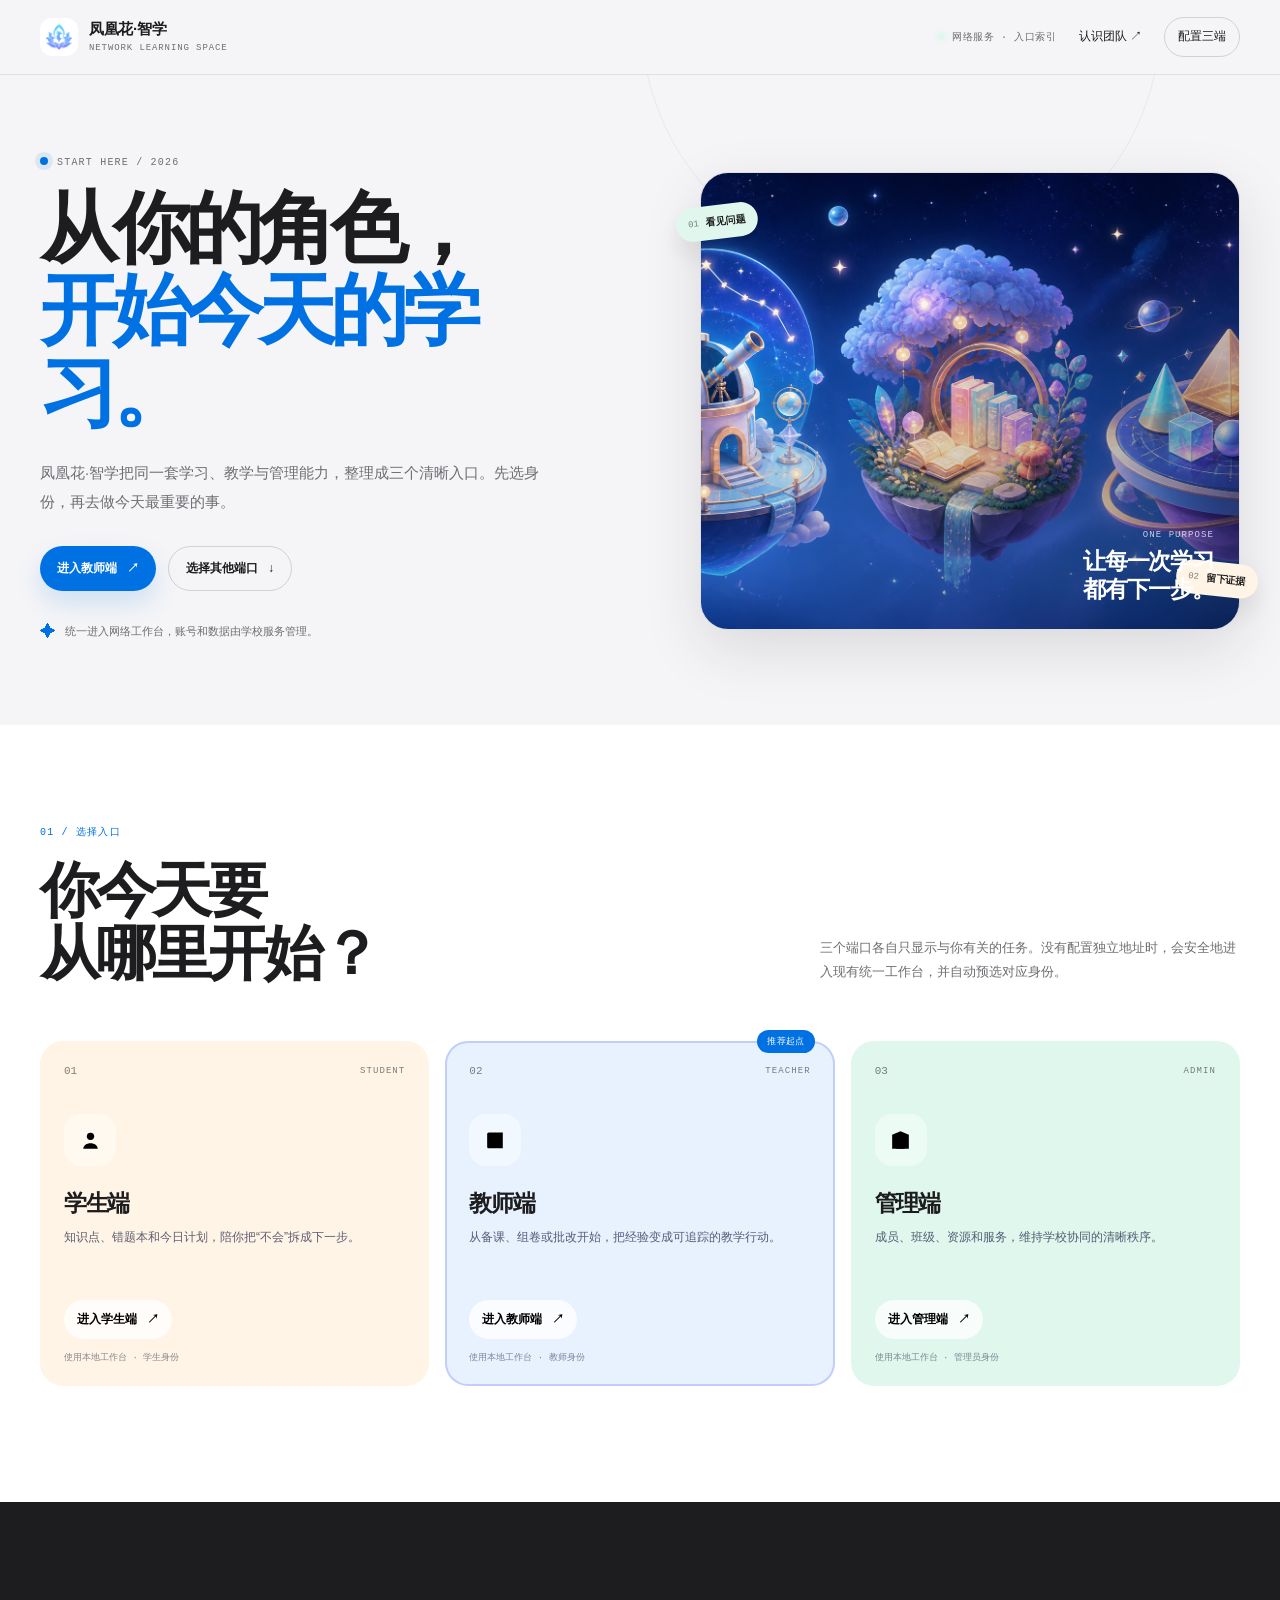
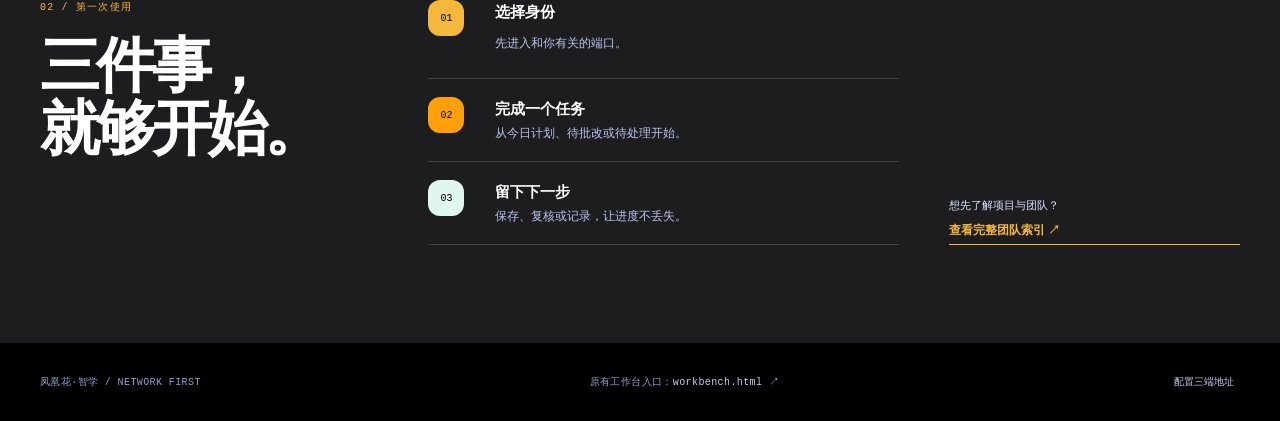
==== commit 343f8bae: "同步凤凰花智学网络版：站点入口" ====
--- a/index.html
+++ b/index.html
@@ -3,8 +3,8 @@
 <head>
   <meta charset="UTF-8">
   <meta name="viewport" content="width=device-width, initial-scale=1.0">
-  <meta name="theme-color" content="#f5f5f7">
-  <meta name="description" content="凤凰花·智学：让每一次学习，都被看见。选择学生端、教师端或管理端。">
+  <meta name="theme-color" content="#111a43">
+  <meta name="description" content="凤凰花·智学网络入口：选择学生端、教师端或管理端">
   <meta name="mobile-web-app-capable" content="yes">
   <meta name="apple-mobile-web-app-capable" content="yes">
   <meta name="apple-mobile-web-app-title" content="凤凰花·智学">
@@ -20,10 +20,10 @@
     <div class="fh-portal-wrap fh-portal-bar__inner">
       <a class="fh-portal-brand" href="index.html" aria-label="凤凰花智学启动入口">
         <span class="fh-portal-brand__mark"><img src="assets/brand/logo-blue-transparent.png" alt=""></span>
-        <span><strong>凤凰花·智学</strong><small>LOCAL LEARNING SPACE</small></span>
+        <span><strong>凤凰花·智学</strong><small>NETWORK LEARNING SPACE</small></span>
       </a>
       <div class="fh-portal-bar__right">
-        <span class="fh-portal-locality"><i></i>本机优先 · 入口索引</span>
+        <span class="fh-portal-locality"><i></i>网络服务 · 入口索引</span>
         <a class="fh-portal-team-link" href="team-index.html">认识团队 <span aria-hidden="true">↗</span></a>
         <button class="fh-portal-config-link" type="button" data-open-config>配置三端</button>
       </div>
@@ -41,12 +41,12 @@
             <a class="fh-portal-button fh-portal-button--primary" href="workbench.html#/login?role=teacher" data-entry-key="teacher">进入教师端 <span aria-hidden="true">↗</span></a>
             <a class="fh-portal-button fh-portal-button--line" href="#fh-portal-entries">选择其他端口 <span aria-hidden="true">↓</span></a>
           </div>
-          <div class="fh-portal-hero__note"><span class="fh-portal-note-icon">✦</span><span>默认进入本地工作台；以后配置独立地址即可切换。</span></div>
+          <div class="fh-portal-hero__note"><span class="fh-portal-note-icon">✦</span><span>统一进入网络工作台，账号和数据由学校服务管理。</span></div>
         </div>
 
         <div class="fh-portal-hero__visual" aria-label="凤凰花智学学习场景">
           <div class="fh-portal-art">
-            <img src="assets/brand/generated/hero-learning-library.png" alt="老师与学生在阳光充足的图书馆里共同学习" loading="eager">
+            <img src="assets/brand/generated/learning-worlds.png" alt="三个连接在一起的学习世界：观测、阅读与创造" loading="eager">
             <div class="fh-portal-art__shade"></div>
             <div class="fh-portal-art__caption"><span>ONE PURPOSE</span><strong>让每一次学习<br>都有下一步。</strong></div>
           </div>
@@ -56,25 +56,10 @@
       </div>
     </section>
 
-    <section class="fh-portal-welcome" aria-labelledby="fh-portal-welcome-title">
-      <div class="fh-portal-wrap fh-portal-welcome__grid">
-        <div class="fh-portal-welcome__copy">
-          <p class="fh-portal-eyebrow">01 / 先了解凤凰花·智学</p>
-          <h2 id="fh-portal-welcome-title">每一次进入，<br><em>都有下一步。</em></h2>
-          <p>这不是把功能堆在一起的工具箱，而是一条从学习输入、教学反馈到学校协同的完整路径。</p>
-        </div>
-        <div class="fh-portal-welcome__points">
-          <article><span>01</span><div><strong>个性化路径</strong><p>计划、知识点、错题与复习彼此连接，让学习回到每个人的节奏。</p></div></article>
-          <article><span>02</span><div><strong>教学证据闭环</strong><p>从备课到批改、从学情到资源，留下下一次改进真正需要的证据。</p></div></article>
-          <article><span>03</span><div><strong>本机优先协作</strong><p>三端共享同一套入口与工作流，逐步接入网络，不牺牲数据边界。</p></div></article>
-        </div>
-      </div>
-    </section>
-
     <section class="fh-portal-entries" id="fh-portal-entries" aria-labelledby="fh-portal-entries-title">
       <div class="fh-portal-wrap">
         <div class="fh-portal-section-head">
-          <div><p class="fh-portal-eyebrow">02 / 选择入口</p><h2 id="fh-portal-entries-title">你今天要<br>从哪里开始？</h2></div>
+          <div><p class="fh-portal-eyebrow">01 / 选择入口</p><h2 id="fh-portal-entries-title">你今天要<br>从哪里开始？</h2></div>
           <p>三个端口各自只显示与你有关的任务。没有配置独立地址时，会安全地进入现有统一工作台，并自动预选对应身份。</p>
         </div>
 
@@ -84,7 +69,7 @@
             <div class="fh-portal-entry-card__icon" aria-hidden="true"><svg viewBox="0 0 24 24"><circle cx="12" cy="8" r="3.5"/><path d="M5 20c.4-3.2 3.1-5.3 7-5.3s6.6 2.1 7 5.3"/><path d="M4 4h3M17 4h3"/></svg></div>
             <h3>学生端</h3><p>知识点、错题本和今日计划，陪你把“不会”拆成下一步。</p>
             <a class="fh-portal-entry-card__button" href="workbench.html#/login?role=student" data-entry-key="student">进入学生端 <span aria-hidden="true">↗</span></a>
-            <span class="fh-portal-entry-card__status" data-entry-status="student">使用本地工作台 · 学生身份</span>
+            <span class="fh-portal-entry-card__status" data-entry-status="student">统一网络工作台 · 学生身份</span>
           </article>
 
           <article class="fh-portal-entry-card fh-portal-entry-card--teacher fh-portal-entry-card--featured">
@@ -93,7 +78,7 @@
             <div class="fh-portal-entry-card__icon" aria-hidden="true"><svg viewBox="0 0 24 24"><path d="M4 19.5V5.8c0-.9.7-1.6 1.6-1.6H19v15.3H5.6c-.9 0-1.6-.7-1.6-1.6Z"/><path d="M7.5 7.5h8M7.5 11h8M7.5 14.5h4"/><path d="M19 4.2v15.3"/></svg></div>
             <h3>教师端</h3><p>从备课、组卷或批改开始，把经验变成可追踪的教学行动。</p>
             <a class="fh-portal-entry-card__button" href="workbench.html#/login?role=teacher" data-entry-key="teacher">进入教师端 <span aria-hidden="true">↗</span></a>
-            <span class="fh-portal-entry-card__status" data-entry-status="teacher">使用本地工作台 · 教师身份</span>
+            <span class="fh-portal-entry-card__status" data-entry-status="teacher">统一网络工作台 · 教师身份</span>
           </article>
 
           <article class="fh-portal-entry-card fh-portal-entry-card--admin">
@@ -101,35 +86,15 @@
             <div class="fh-portal-entry-card__icon" aria-hidden="true"><svg viewBox="0 0 24 24"><path d="M4 20V6.5L12 3l8 3.5V20"/><path d="M8 20v-5h8v5M8 9h.01M12 9h.01M16 9h.01"/><path d="M2 20h20"/></svg></div>
             <h3>管理端</h3><p>成员、班级、资源和服务，维持学校协同的清晰秩序。</p>
             <a class="fh-portal-entry-card__button" href="workbench.html#/login?role=admin" data-entry-key="admin">进入管理端 <span aria-hidden="true">↗</span></a>
-            <span class="fh-portal-entry-card__status" data-entry-status="admin">使用本地工作台 · 管理员身份</span>
+            <span class="fh-portal-entry-card__status" data-entry-status="admin">统一网络工作台 · 管理端身份</span>
           </article>
-        </div>
-      </div>
-    </section>
-
-    <section class="fh-portal-story" aria-labelledby="fh-portal-story-title">
-      <div class="fh-portal-wrap">
-        <div class="fh-portal-story__intro">
-          <p class="fh-portal-eyebrow">03 / 一条属于你的路径</p>
-          <h2 id="fh-portal-story-title">不是更快，<br><em>是更适合你。</em></h2>
-          <p>从第一次打开，到每一次复习，凤凰花·智学把学习、教学与管理整理成清晰的下一步。</p>
-        </div>
-        <div class="fh-portal-story__grid">
-          <figure class="fh-portal-story__image fh-portal-story__image--path">
-            <img src="assets/brand/generated/learning-path.png" alt="学生走向明亮校园的学习路径" loading="lazy">
-            <figcaption><span>YOUR NEXT STEP</span><strong>向前一点，<br>就有新的可能。</strong></figcaption>
-          </figure>
-          <figure class="fh-portal-story__image fh-portal-story__image--together">
-            <img src="assets/brand/generated/learning-together.png" alt="学生一起讨论和探索" loading="lazy">
-            <figcaption><span>LEARN TOGETHER</span><strong>一起思考，<br>也一起成长。</strong></figcaption>
-          </figure>
         </div>
       </div>
     </section>
 
     <section class="fh-portal-guide" aria-labelledby="fh-portal-guide-title">
       <div class="fh-portal-wrap fh-portal-guide__grid">
-        <div><p class="fh-portal-eyebrow">04 / 第一次使用</p><h2 id="fh-portal-guide-title">三件事，<br>就够开始。</h2></div>
+        <div><p class="fh-portal-eyebrow">02 / 第一次使用</p><h2 id="fh-portal-guide-title">三件事，<br>就够开始。</h2></div>
         <ol class="fh-portal-guide__steps">
           <li><b>01</b><div><strong>选择身份</strong><span>先进入和你有关的端口。</span></div></li>
           <li><b>02</b><div><strong>完成一个任务</strong><span>从今日计划、待批改或待处理开始。</span></div></li>
@@ -142,7 +107,7 @@
 
   <footer class="fh-portal-footer">
     <div class="fh-portal-wrap fh-portal-footer__inner">
-      <span>凤凰花·智学 / LOCAL FIRST</span>
+      <span>凤凰花·智学 / NETWORK FIRST</span>
       <span>原有工作台入口：<a href="workbench.html#/login">workbench.html ↗</a></span>
       <button type="button" data-open-config>配置三端地址</button>
     </div>
@@ -151,7 +116,7 @@
   <dialog class="fh-portal-dialog" id="fh-portal-dialog" aria-labelledby="fh-portal-dialog-title">
     <form class="fh-portal-dialog__card" method="dialog" data-portal-config-form>
       <div class="fh-portal-dialog__head"><div><p class="fh-portal-eyebrow">入口配置</p><h2 id="fh-portal-dialog-title">把三个端口<br>放到这里。</h2></div><button class="fh-portal-dialog__close" type="button" data-close-config aria-label="关闭配置窗口">×</button></div>
-      <p class="fh-portal-dialog__hint">支持完整 URL、局域网地址或内部路径。留空时默认进入本地统一工作台；地址仅保存于当前浏览器。</p>
+      <p class="fh-portal-dialog__hint">支持完整 URL 或内部路径。地址仅作为当前入口配置使用，业务数据仍由学校服务管理。</p>
       <div class="fh-portal-dialog__fields">
         <label><span>学生端位置</span><input type="text" data-portal-input="student" placeholder="例如：workbench.html#/login?role=student"></label>
         <label><span>教师端位置</span><input type="text" data-portal-input="teacher" placeholder="例如：workbench.html#/login?role=teacher"></label>
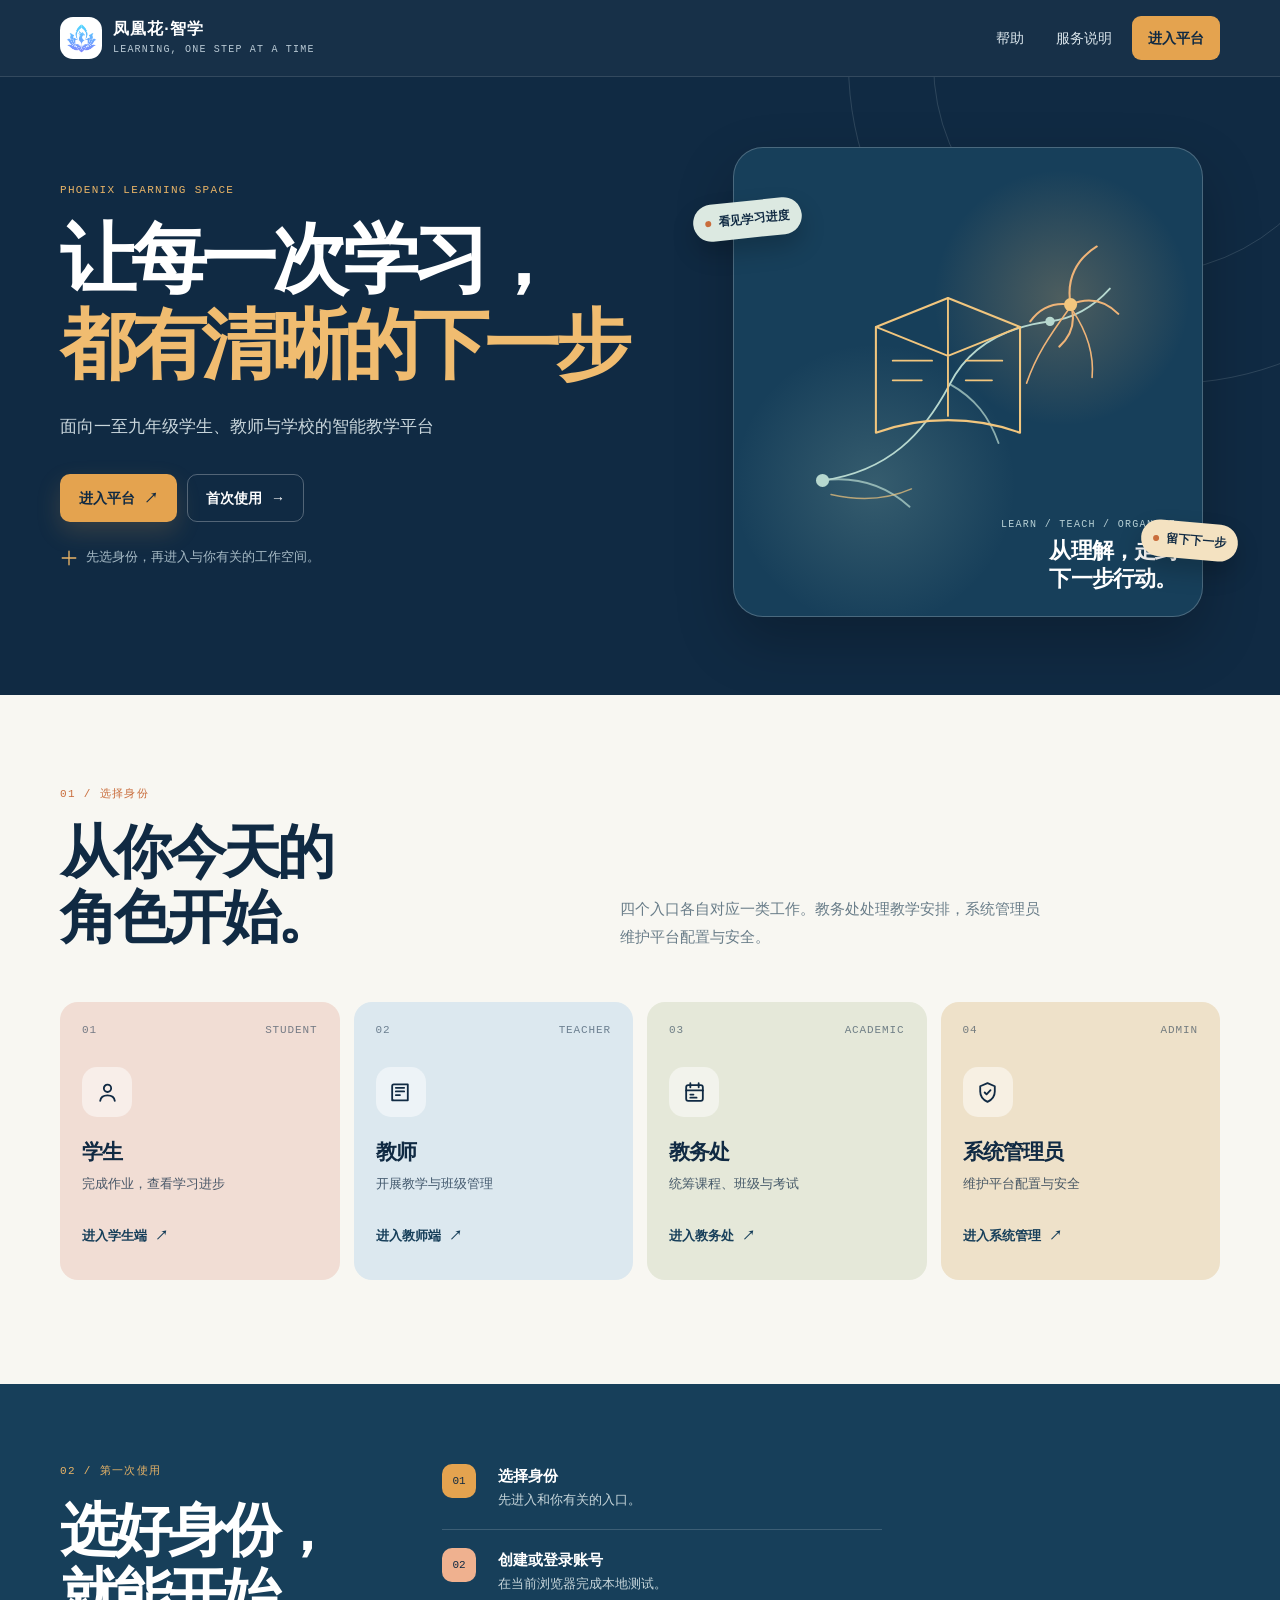
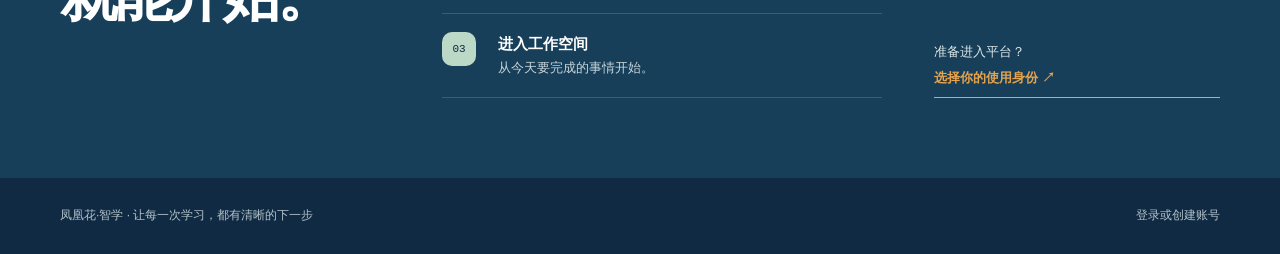
==== commit 3d171704: "Redesign Phoenix Learning entry and local auth flow" ====
--- a/index.html
+++ b/index.html
@@ -1,132 +1,129 @@
-<!DOCTYPE html>
+<!doctype html>
 <html lang="zh-CN">
 <head>
-  <meta charset="UTF-8">
-  <meta name="viewport" content="width=device-width, initial-scale=1.0">
-  <meta name="theme-color" content="#111a43">
-  <meta name="description" content="凤凰花·智学网络入口：选择学生端、教师端或管理端">
+  <meta charset="utf-8">
+  <meta name="viewport" content="width=device-width, initial-scale=1">
+  <meta name="theme-color" content="#102a43">
+  <meta name="description" content="凤凰花·智学，面向一至九年级学生、教师与学校的智能教学平台">
   <meta name="mobile-web-app-capable" content="yes">
   <meta name="apple-mobile-web-app-capable" content="yes">
-  <meta name="apple-mobile-web-app-title" content="凤凰花·智学">
-  <title>凤凰花·智学｜启动入口</title>
+  <title>凤凰花·智学｜从今天开始</title>
   <link rel="manifest" href="manifest.webmanifest">
   <link rel="icon" type="image/png" href="assets/brand/favicon-64.png">
-  <link rel="stylesheet" href="assets/css/entry-index.css">
+  <link rel="stylesheet" href="assets/css/portal.css">
 </head>
-<body>
-  <a class="fh-portal-skip" href="#fh-portal-entries">跳到入口选择</a>
-
-  <header class="fh-portal-bar">
-    <div class="fh-portal-wrap fh-portal-bar__inner">
-      <a class="fh-portal-brand" href="index.html" aria-label="凤凰花智学启动入口">
-        <span class="fh-portal-brand__mark"><img src="assets/brand/logo-blue-transparent.png" alt=""></span>
-        <span><strong>凤凰花·智学</strong><small>NETWORK LEARNING SPACE</small></span>
+<body class="entry-page">
+  <a class="portal-skip" href="#portal-roles">跳到身份入口</a>
+  <header class="portal-header">
+    <div class="portal-wrap portal-header__inner">
+      <a class="portal-brand" href="index.html" aria-label="凤凰花·智学首页">
+        <span class="portal-brand__mark"><img src="assets/brand/logo-blue-transparent.png" alt=""></span>
+        <span class="portal-brand__name"><strong>凤凰花·智学</strong><small>LEARNING, ONE STEP AT A TIME</small></span>
       </a>
-      <div class="fh-portal-bar__right">
-        <span class="fh-portal-locality"><i></i>网络服务 · 入口索引</span>
-        <a class="fh-portal-team-link" href="team-index.html">认识团队 <span aria-hidden="true">↗</span></a>
-        <button class="fh-portal-config-link" type="button" data-open-config>配置三端</button>
-      </div>
+      <nav class="portal-header__nav" aria-label="页面导航">
+        <a href="#portal-help">帮助</a>
+        <a href="#portal-service">服务说明</a>
+        <a class="portal-header__cta" href="identity.html">进入平台</a>
+      </nav>
     </div>
   </header>
 
-  <main class="fh-portal-main">
-    <section class="fh-portal-hero" aria-labelledby="fh-portal-title">
-      <div class="fh-portal-wrap fh-portal-hero__grid">
-        <div class="fh-portal-hero__copy">
-          <p class="fh-portal-kicker"><span></span>START HERE / 2026</p>
-          <h1 id="fh-portal-title">从你的角色，<br><em>开始今天的学习。</em></h1>
-          <p class="fh-portal-hero__lead">凤凰花·智学把同一套学习、教学与管理能力，整理成三个清晰入口。先选身份，再去做今天最重要的事。</p>
-          <div class="fh-portal-hero__actions">
-            <a class="fh-portal-button fh-portal-button--primary" href="workbench.html#/login?role=teacher" data-entry-key="teacher">进入教师端 <span aria-hidden="true">↗</span></a>
-            <a class="fh-portal-button fh-portal-button--line" href="#fh-portal-entries">选择其他端口 <span aria-hidden="true">↓</span></a>
+  <main>
+    <section class="portal-hero" aria-labelledby="portal-title">
+      <div class="portal-wrap portal-hero__grid">
+        <div>
+          <p class="portal-eyebrow portal-eyebrow--light">PHOENIX LEARNING SPACE</p>
+          <h1 id="portal-title">让每一次学习，<br><em>都有清晰的下一步</em></h1>
+          <p class="portal-hero__lead">面向一至九年级学生、教师与学校的智能教学平台</p>
+          <div class="portal-actions">
+            <a class="portal-button portal-button--primary" href="identity.html">进入平台 <span aria-hidden="true">↗</span></a>
+            <a class="portal-button portal-button--dark" href="identity.html?mode=create">首次使用 <span aria-hidden="true">→</span></a>
           </div>
-          <div class="fh-portal-hero__note"><span class="fh-portal-note-icon">✦</span><span>统一进入网络工作台，账号和数据由学校服务管理。</span></div>
+          <p class="portal-hero__note">
+            <svg aria-hidden="true" width="18" height="18" viewBox="0 0 24 24" fill="none" stroke="currentColor" stroke-width="1.8" stroke-linecap="round" stroke-linejoin="round"><path d="M12 3v18M3 12h18"/></svg>
+            先选身份，再进入与你有关的工作空间。
+          </p>
         </div>
-
-        <div class="fh-portal-hero__visual" aria-label="凤凰花智学学习场景">
-          <div class="fh-portal-art">
-            <img src="assets/brand/generated/learning-worlds.png" alt="三个连接在一起的学习世界：观测、阅读与创造" loading="eager">
-            <div class="fh-portal-art__shade"></div>
-            <div class="fh-portal-art__caption"><span>ONE PURPOSE</span><strong>让每一次学习<br>都有下一步。</strong></div>
+        <div class="portal-visual" aria-label="知识从理解走向行动的抽象图示">
+          <div class="portal-visual__frame">
+            <div class="portal-visual__wash"></div>
+            <svg class="portal-visual__svg" viewBox="0 0 420 360" role="img" aria-label="书页、路径和凤凰花的线稿图示" fill="none" stroke="currentColor" stroke-linecap="round" stroke-linejoin="round">
+              <path d="M54 285c71-10 108-50 136-103 19-37 53-60 107-67 24-3 45-14 64-35" stroke="#b7d8cf" stroke-width="2"/>
+              <path d="M53 285c37-5 67 4 94 28M190 182c27 15 42 35 52 63" stroke="#b7d8cf" stroke-width="2" opacity=".72"/>
+              <path d="M111 234V121l77-31 77 31v113c-49-18-105-18-154 0Z" stroke="#f2c67e" stroke-width="2.2"/>
+              <path d="M188 90v126M111 121l77 31 77-31M129 157h42M129 178h31M207 157h39M207 178h28" stroke="#f2c67e" stroke-width="2"/>
+              <path d="M319 97c-5-28 7-49 28-62M319 97c19-8 36-5 51 10M319 97c-20-3-33 4-43 18M319 97c6 18 2 32-12 45" stroke="#efb478" stroke-width="2.2"/>
+              <path d="M317 102c-21 29-35 50-45 79M321 103c18 27 23 50 21 72" stroke="#efb478" stroke-width="1.7"/>
+              <circle cx="319" cy="97" r="7" fill="#f2c67e" stroke="none"/>
+              <circle cx="54" cy="285" r="7" fill="#b7d8cf" stroke="none"/>
+              <circle cx="297" cy="115" r="5" fill="#b7d8cf" stroke="none"/>
+              <path d="M63 300c31 7 61 5 86-6" stroke="#f2c67e" stroke-width="1.5" opacity=".7"/>
+            </svg>
+            <div class="portal-visual__label"><small>LEARN / TEACH / ORGANIZE</small><strong>从理解，走到<br>下一步行动。</strong></div>
           </div>
-          <div class="fh-portal-orbit fh-portal-orbit--one"><span>01</span> 看见问题</div>
-          <div class="fh-portal-orbit fh-portal-orbit--two"><span>02</span> 留下证据</div>
+          <span class="portal-visual__tag portal-visual__tag--one">看见学习进度</span>
+          <span class="portal-visual__tag portal-visual__tag--two">留下下一步</span>
         </div>
       </div>
     </section>
 
-    <section class="fh-portal-entries" id="fh-portal-entries" aria-labelledby="fh-portal-entries-title">
-      <div class="fh-portal-wrap">
-        <div class="fh-portal-section-head">
-          <div><p class="fh-portal-eyebrow">01 / 选择入口</p><h2 id="fh-portal-entries-title">你今天要<br>从哪里开始？</h2></div>
-          <p>三个端口各自只显示与你有关的任务。没有配置独立地址时，会安全地进入现有统一工作台，并自动预选对应身份。</p>
+    <section class="portal-roles" id="portal-roles" aria-labelledby="portal-roles-title">
+      <div class="portal-wrap">
+        <div class="portal-section-head">
+          <div><p class="portal-eyebrow">01 / 选择身份</p><h2 id="portal-roles-title">从你今天的<br>角色开始。</h2></div>
+          <p id="portal-service">四个入口各自对应一类工作。教务处处理教学安排，系统管理员维护平台配置与安全。</p>
         </div>
-
-        <div class="fh-portal-entry-grid">
-          <article class="fh-portal-entry-card fh-portal-entry-card--student">
-            <div class="fh-portal-entry-card__head"><span class="fh-portal-entry-card__num">01</span><span class="fh-portal-entry-card__type">STUDENT</span></div>
-            <div class="fh-portal-entry-card__icon" aria-hidden="true"><svg viewBox="0 0 24 24"><circle cx="12" cy="8" r="3.5"/><path d="M5 20c.4-3.2 3.1-5.3 7-5.3s6.6 2.1 7 5.3"/><path d="M4 4h3M17 4h3"/></svg></div>
-            <h3>学生端</h3><p>知识点、错题本和今日计划，陪你把“不会”拆成下一步。</p>
-            <a class="fh-portal-entry-card__button" href="workbench.html#/login?role=student" data-entry-key="student">进入学生端 <span aria-hidden="true">↗</span></a>
-            <span class="fh-portal-entry-card__status" data-entry-status="student">统一网络工作台 · 学生身份</span>
+        <div class="portal-role-grid">
+          <article class="portal-role-card portal-role-card--student">
+            <div class="portal-role-card__top"><span>01</span><span>STUDENT</span></div>
+            <div class="portal-role-card__icon" aria-hidden="true"><svg viewBox="0 0 24 24" width="25" height="25" fill="none" stroke="currentColor" stroke-width="1.75" stroke-linecap="round" stroke-linejoin="round"><circle cx="12" cy="8" r="3.5"/><path d="M5 20c.4-3.2 3.1-5.3 7-5.3s6.6 2.1 7 5.3"/></svg></div>
+            <h3>学生</h3><p>完成作业，查看学习进步</p>
+            <a class="portal-role-card__button" href="identity.html?role=student">进入学生端 <span aria-hidden="true">↗</span></a>
           </article>
-
-          <article class="fh-portal-entry-card fh-portal-entry-card--teacher fh-portal-entry-card--featured">
-            <span class="fh-portal-featured">推荐起点</span>
-            <div class="fh-portal-entry-card__head"><span class="fh-portal-entry-card__num">02</span><span class="fh-portal-entry-card__type">TEACHER</span></div>
-            <div class="fh-portal-entry-card__icon" aria-hidden="true"><svg viewBox="0 0 24 24"><path d="M4 19.5V5.8c0-.9.7-1.6 1.6-1.6H19v15.3H5.6c-.9 0-1.6-.7-1.6-1.6Z"/><path d="M7.5 7.5h8M7.5 11h8M7.5 14.5h4"/><path d="M19 4.2v15.3"/></svg></div>
-            <h3>教师端</h3><p>从备课、组卷或批改开始，把经验变成可追踪的教学行动。</p>
-            <a class="fh-portal-entry-card__button" href="workbench.html#/login?role=teacher" data-entry-key="teacher">进入教师端 <span aria-hidden="true">↗</span></a>
-            <span class="fh-portal-entry-card__status" data-entry-status="teacher">统一网络工作台 · 教师身份</span>
+          <article class="portal-role-card portal-role-card--teacher">
+            <div class="portal-role-card__top"><span>02</span><span>TEACHER</span></div>
+            <div class="portal-role-card__icon" aria-hidden="true"><svg viewBox="0 0 24 24" width="25" height="25" fill="none" stroke="currentColor" stroke-width="1.75" stroke-linecap="round" stroke-linejoin="round"><path d="M4 19.5V5.8c0-.9.7-1.6 1.6-1.6H19v15.3H5.6c-.9 0-1.6-.7-1.6-1.6Z"/><path d="M7.5 7.5h8M7.5 11h8M7.5 14.5h4"/></svg></div>
+            <h3>教师</h3><p>开展教学与班级管理</p>
+            <a class="portal-role-card__button" href="identity.html?role=teacher">进入教师端 <span aria-hidden="true">↗</span></a>
           </article>
-
-          <article class="fh-portal-entry-card fh-portal-entry-card--admin">
-            <div class="fh-portal-entry-card__head"><span class="fh-portal-entry-card__num">03</span><span class="fh-portal-entry-card__type">ADMIN</span></div>
-            <div class="fh-portal-entry-card__icon" aria-hidden="true"><svg viewBox="0 0 24 24"><path d="M4 20V6.5L12 3l8 3.5V20"/><path d="M8 20v-5h8v5M8 9h.01M12 9h.01M16 9h.01"/><path d="M2 20h20"/></svg></div>
-            <h3>管理端</h3><p>成员、班级、资源和服务，维持学校协同的清晰秩序。</p>
-            <a class="fh-portal-entry-card__button" href="workbench.html#/login?role=admin" data-entry-key="admin">进入管理端 <span aria-hidden="true">↗</span></a>
-            <span class="fh-portal-entry-card__status" data-entry-status="admin">统一网络工作台 · 管理端身份</span>
+          <article class="portal-role-card portal-role-card--academic">
+            <div class="portal-role-card__top"><span>03</span><span>ACADEMIC</span></div>
+            <div class="portal-role-card__icon" aria-hidden="true"><svg viewBox="0 0 24 24" width="25" height="25" fill="none" stroke="currentColor" stroke-width="1.75" stroke-linecap="round" stroke-linejoin="round"><rect x="4" y="5" width="16" height="15" rx="2"/><path d="M8 3v4M16 3v4M4 10h16M8 14h3M8 17h6"/></svg></div>
+            <h3>教务处</h3><p>统筹课程、班级与考试</p>
+            <a class="portal-role-card__button" href="identity.html?role=academic">进入教务处 <span aria-hidden="true">↗</span></a>
+          </article>
+          <article class="portal-role-card portal-role-card--admin">
+            <div class="portal-role-card__top"><span>04</span><span>ADMIN</span></div>
+            <div class="portal-role-card__icon" aria-hidden="true"><svg viewBox="0 0 24 24" width="25" height="25" fill="none" stroke="currentColor" stroke-width="1.75" stroke-linecap="round" stroke-linejoin="round"><path d="M12 3 19 6v5c0 4.7-2.8 8-7 10-4.2-2-7-5.3-7-10V6l7-3Z"/><path d="m9.3 12 1.8 1.8 3.8-4"/></svg></div>
+            <h3>系统管理员</h3><p>维护平台配置与安全</p>
+            <a class="portal-role-card__button" href="identity.html?role=admin">进入系统管理 <span aria-hidden="true">↗</span></a>
           </article>
         </div>
       </div>
     </section>
 
-    <section class="fh-portal-guide" aria-labelledby="fh-portal-guide-title">
-      <div class="fh-portal-wrap fh-portal-guide__grid">
-        <div><p class="fh-portal-eyebrow">02 / 第一次使用</p><h2 id="fh-portal-guide-title">三件事，<br>就够开始。</h2></div>
-        <ol class="fh-portal-guide__steps">
-          <li><b>01</b><div><strong>选择身份</strong><span>先进入和你有关的端口。</span></div></li>
-          <li><b>02</b><div><strong>完成一个任务</strong><span>从今日计划、待批改或待处理开始。</span></div></li>
-          <li><b>03</b><div><strong>留下下一步</strong><span>保存、复核或记录，让进度不丢失。</span></div></li>
+    <section class="portal-guide" id="portal-help" aria-labelledby="portal-help-title">
+      <div class="portal-wrap portal-guide__grid">
+        <div><p class="portal-eyebrow portal-eyebrow--light">02 / 第一次使用</p><h2 id="portal-help-title">选好身份，<br>就能开始。</h2></div>
+        <ol class="portal-steps">
+          <li><b>01</b><div><strong>选择身份</strong><span>先进入和你有关的入口。</span></div></li>
+          <li><b>02</b><div><strong>创建或登录账号</strong><span>在当前浏览器完成本地测试。</span></div></li>
+          <li><b>03</b><div><strong>进入工作空间</strong><span>从今天要完成的事情开始。</span></div></li>
         </ol>
-        <a class="fh-portal-guide__link" href="team-index.html"><span>想先了解项目与团队？</span><strong>查看完整团队索引 ↗</strong></a>
+        <a class="portal-guide__link" href="identity.html"><span>准备进入平台？</span><strong>选择你的使用身份 ↗</strong></a>
       </div>
     </section>
   </main>
 
-  <footer class="fh-portal-footer">
-    <div class="fh-portal-wrap fh-portal-footer__inner">
-      <span>凤凰花·智学 / NETWORK FIRST</span>
-      <span>原有工作台入口：<a href="workbench.html#/login">workbench.html ↗</a></span>
-      <button type="button" data-open-config>配置三端地址</button>
+  <footer class="portal-footer">
+    <div class="portal-wrap portal-footer__inner">
+      <span>凤凰花·智学 · 让每一次学习，都有清晰的下一步</span>
+      <a href="identity.html">登录或创建账号</a>
+      <a class="fh-test-link" data-test-link href="test-access.html" hidden>测试入口</a>
     </div>
   </footer>
-
-  <dialog class="fh-portal-dialog" id="fh-portal-dialog" aria-labelledby="fh-portal-dialog-title">
-    <form class="fh-portal-dialog__card" method="dialog" data-portal-config-form>
-      <div class="fh-portal-dialog__head"><div><p class="fh-portal-eyebrow">入口配置</p><h2 id="fh-portal-dialog-title">把三个端口<br>放到这里。</h2></div><button class="fh-portal-dialog__close" type="button" data-close-config aria-label="关闭配置窗口">×</button></div>
-      <p class="fh-portal-dialog__hint">支持完整 URL 或内部路径。地址仅作为当前入口配置使用，业务数据仍由学校服务管理。</p>
-      <div class="fh-portal-dialog__fields">
-        <label><span>学生端位置</span><input type="text" data-portal-input="student" placeholder="例如：workbench.html#/login?role=student"></label>
-        <label><span>教师端位置</span><input type="text" data-portal-input="teacher" placeholder="例如：workbench.html#/login?role=teacher"></label>
-        <label><span>管理端位置</span><input type="text" data-portal-input="admin" placeholder="例如：workbench.html#/login?role=admin"></label>
-      </div>
-      <div class="fh-portal-dialog__actions"><button class="fh-portal-button fh-portal-button--line" type="button" data-clear-portal-config>恢复默认</button><button class="fh-portal-button fh-portal-button--primary" type="submit">保存配置</button></div>
-    </form>
-  </dialog>
-
-  <div class="fh-portal-toast" role="status" aria-live="polite" data-portal-toast></div>
-  <script src="assets/js/entry-index.js"></script>
+  <script src="assets/js/entry-common.js"></script>
+  <script src="assets/js/test-mode.js"></script>
+  <script src="assets/js/portal.js"></script>
 </body>
 </html>
--- a/assets/css/portal.css
+++ b/assets/css/portal.css
@@ -0,0 +1,204 @@
+:root {
+  --portal-ink: #102a43;
+  --portal-ink-soft: #39566b;
+  --portal-blue: #245b7a;
+  --portal-blue-dark: #173f5a;
+  --portal-paper: #f8f7f2;
+  --portal-card: #fffefa;
+  --portal-line: #d9e0df;
+  --portal-muted: #687c88;
+  --portal-orange: #c96d3c;
+  --portal-orange-dark: #984b2a;
+  --portal-gold: #e4a34f;
+  --portal-sage: #dce9e1;
+  --portal-shadow: 0 18px 50px rgba(16, 42, 67, .10);
+  --portal-font: -apple-system, BlinkMacSystemFont, "Segoe UI", "PingFang SC", "Hiragino Sans GB", "Microsoft YaHei", sans-serif;
+}
+
+* { box-sizing: border-box; }
+html { scroll-behavior: smooth; scroll-padding-top: 82px; }
+body { margin: 0; min-width: 320px; color: var(--portal-ink); background: var(--portal-paper); font: 16px/1.6 var(--portal-font); -webkit-font-smoothing: antialiased; }
+a { color: inherit; text-decoration: none; }
+button, input { font: inherit; }
+button { cursor: pointer; }
+img, svg { display: block; }
+:focus-visible { outline: 3px solid var(--portal-gold); outline-offset: 3px; }
+.portal-wrap { width: min(1160px, calc(100% - 48px)); margin: 0 auto; }
+.portal-skip { position: fixed; z-index: 99; top: -60px; left: 18px; padding: 9px 14px; border-radius: 8px; color: #162d40; background: var(--portal-gold); font-size: 14px; font-weight: 700; transition: top .18s ease; }
+.portal-skip:focus { top: 14px; }
+
+.portal-header { position: sticky; z-index: 20; top: 0; color: #fff; background: rgba(16, 42, 67, .97); border-bottom: 1px solid rgba(255,255,255,.12); }
+.portal-header__inner { min-height: 76px; display: flex; align-items: center; justify-content: space-between; gap: 24px; }
+.portal-brand { display: inline-flex; align-items: center; gap: 11px; min-width: 0; }
+.portal-brand__mark { width: 42px; height: 42px; display: grid; place-items: center; flex: none; border-radius: 13px; background: #fff; }
+.portal-brand__mark img { width: 33px; height: 33px; object-fit: contain; }
+.portal-brand__name { display: grid; line-height: 1.15; }
+.portal-brand__name strong { font-size: 16px; letter-spacing: .07em; white-space: nowrap; }
+.portal-brand__name small { margin-top: 5px; color: #b9c9d4; font: 10px/1.2 "SFMono-Regular", Consolas, monospace; letter-spacing: .12em; }
+.portal-header__nav { display: flex; align-items: center; gap: 8px; }
+.portal-header__nav a, .portal-header__nav button { min-height: 44px; display: inline-flex; align-items: center; padding: 0 12px; border: 0; border-radius: 9px; color: #dce7ed; background: transparent; font-size: 14px; }
+.portal-header__nav a:hover, .portal-header__nav button:hover { color: #fff; background: rgba(255,255,255,.10); }
+.portal-header__nav .portal-header__cta { padding: 0 16px; color: var(--portal-ink); background: var(--portal-gold); font-weight: 700; }
+.portal-header__nav .portal-header__cta:hover { color: var(--portal-ink); background: #f0bd70; }
+
+.portal-hero { position: relative; overflow: hidden; color: #fff; background: var(--portal-ink); }
+.portal-hero::before, .portal-hero::after { position: absolute; content: ""; border: 1px solid rgba(224, 239, 236, .14); border-radius: 50%; pointer-events: none; }
+.portal-hero::before { width: 640px; height: 640px; right: -210px; top: -335px; }
+.portal-hero::after { width: 420px; height: 420px; right: -75px; top: -225px; }
+.portal-hero__grid { position: relative; z-index: 1; min-height: 555px; display: grid; grid-template-columns: minmax(0, .9fr) minmax(360px, .8fr); align-items: center; gap: clamp(40px, 7vw, 100px); padding: 70px 0 78px; }
+.portal-eyebrow { margin: 0 0 18px; color: var(--portal-orange); font: 11px/1.4 "SFMono-Regular", Consolas, monospace; letter-spacing: .12em; }
+.portal-eyebrow--light { color: #e9b467; }
+.portal-hero h1 { max-width: 620px; margin: 0; font-size: clamp(43px, 6vw, 76px); line-height: 1.12; letter-spacing: -.07em; }
+.portal-hero h1 em { color: #f0bc70; font-style: normal; }
+.portal-hero__lead { max-width: 500px; margin: 25px 0 0; color: #c9d6dc; font-size: 17px; line-height: 1.8; }
+.portal-actions { display: flex; flex-wrap: wrap; gap: 10px; margin-top: 32px; }
+.portal-button { min-height: 48px; display: inline-flex; align-items: center; justify-content: center; gap: 9px; padding: 0 18px; border: 1px solid transparent; border-radius: 10px; font-size: 14px; font-weight: 700; transition: transform .14s ease, background .2s ease, border-color .2s ease, box-shadow .2s ease; }
+.portal-button:active { transform: translateY(1px); }
+.portal-button--primary { color: var(--portal-ink); background: var(--portal-gold); box-shadow: 0 10px 24px rgba(228,163,79,.18); }
+.portal-button--primary:hover { background: #f0bd70; box-shadow: 0 13px 28px rgba(228,163,79,.24); }
+.portal-button--dark { color: #fff; border-color: rgba(255,255,255,.28); background: transparent; }
+.portal-button--dark:hover { border-color: rgba(255,255,255,.58); background: rgba(255,255,255,.10); }
+.portal-hero__note { display: flex; align-items: center; gap: 8px; max-width: 420px; margin-top: 25px; color: #a6bac5; font-size: 13px; }
+.portal-hero__note svg { color: #e9b467; flex: none; }
+
+.portal-visual { position: relative; min-height: 400px; display: grid; place-items: center; }
+.portal-visual__frame { width: min(100%, 470px); aspect-ratio: 1 / 1; position: relative; overflow: hidden; border: 1px solid rgba(255,255,255,.22); border-radius: 30px; background: #173f5a; box-shadow: 0 24px 58px rgba(0,0,0,.24); }
+.portal-visual__wash { position: absolute; inset: 0; background: radial-gradient(circle at 70% 32%, rgba(239,184,108,.25), transparent 28%), radial-gradient(circle at 30% 72%, rgba(177,210,190,.20), transparent 30%); }
+.portal-visual__svg { position: absolute; inset: 10% 8%; width: 84%; height: 80%; color: #f3c477; }
+.portal-visual__label { position: absolute; right: 26px; bottom: 24px; color: #fff; text-align: right; }
+.portal-visual__label small { display: block; margin-bottom: 6px; color: #b7d0d5; font: 10px/1.3 "SFMono-Regular", Consolas, monospace; letter-spacing: .13em; }
+.portal-visual__label strong { display: block; font-size: 22px; line-height: 1.25; letter-spacing: -.04em; }
+.portal-visual__tag { position: absolute; display: inline-flex; align-items: center; gap: 7px; padding: 9px 12px; border-radius: 999px; color: var(--portal-ink); background: var(--portal-sage); box-shadow: 0 12px 24px rgba(0,0,0,.20); font-size: 12px; font-weight: 700; }
+.portal-visual__tag::before { width: 6px; height: 6px; content: ""; border-radius: 50%; background: var(--portal-orange); }
+.portal-visual__tag--one { top: 54px; left: -23px; transform: rotate(-6deg); }
+.portal-visual__tag--two { right: -18px; bottom: 58px; background: #f4e2c1; transform: rotate(5deg); }
+
+.portal-roles { padding: 92px 0 104px; }
+.portal-section-head { display: grid; grid-template-columns: minmax(0, .75fr) minmax(0, .9fr); align-items: end; gap: 60px; }
+.portal-section-head h2, .portal-guide h2 { max-width: 500px; margin: 0; font-size: clamp(36px, 5vw, 58px); line-height: 1.12; letter-spacing: -.065em; }
+.portal-section-head > p { max-width: 430px; margin: 0; color: var(--portal-muted); font-size: 15px; line-height: 1.85; }
+.portal-role-grid { display: grid; grid-template-columns: repeat(4, minmax(0, 1fr)); gap: 14px; margin-top: 52px; }
+.portal-role-card { min-height: 278px; display: flex; flex-direction: column; padding: 21px; border: 1px solid transparent; border-radius: 18px; transition: transform .2s ease, box-shadow .2s ease, border-color .2s ease; }
+.portal-role-card:hover { transform: translateY(-4px); box-shadow: var(--portal-shadow); }
+.portal-role-card--student { background: #f1ddd4; }
+.portal-role-card--teacher { background: #dce8ef; }
+.portal-role-card--academic { background: #e5e8d9; }
+.portal-role-card--admin { background: #eee1c9; }
+.portal-role-card__top { display: flex; align-items: center; justify-content: space-between; color: rgba(16,42,67,.55); font: 11px "SFMono-Regular", Consolas, monospace; letter-spacing: .08em; }
+.portal-last-used { padding: 3px 7px; border-radius: 999px; color: var(--portal-orange-dark); background: rgba(255,255,255,.6); font: 10px var(--portal-font); letter-spacing: 0; }
+.portal-role-card__icon { width: 50px; height: 50px; display: grid; place-items: center; margin-top: 31px; border-radius: 15px; color: var(--portal-ink); background: rgba(255,255,255,.48); }
+.portal-role-card__icon svg { width: 25px; height: 25px; }
+.portal-role-card h3 { margin: 18px 0 4px; font-size: 21px; letter-spacing: -.04em; }
+.portal-role-card p { margin: 0; color: rgba(16,42,67,.75); font-size: 13px; line-height: 1.65; }
+.portal-role-card__button { align-self: flex-start; min-height: 44px; display: inline-flex; align-items: center; gap: 8px; margin-top: auto; padding: 0; border: 0; color: var(--portal-blue-dark); background: transparent; font-size: 13px; font-weight: 800; }
+.portal-role-card__button:hover { color: var(--portal-orange-dark); }
+
+.portal-guide { padding: 80px 0; color: #fff; background: var(--portal-blue-dark); }
+.portal-guide__grid { display: grid; grid-template-columns: .75fr 1fr .65fr; gap: 52px; align-items: start; }
+.portal-guide h2 { color: #fff; }
+.portal-steps { display: grid; gap: 0; margin: 0; padding: 0; list-style: none; }
+.portal-steps li { display: grid; grid-template-columns: 40px 1fr; gap: 16px; padding: 0 0 18px; border-bottom: 1px solid rgba(255,255,255,.16); }
+.portal-steps li + li { padding-top: 18px; }
+.portal-steps b { width: 34px; height: 34px; display: grid; place-items: center; border-radius: 10px; color: var(--portal-ink); background: var(--portal-gold); font: 11px "SFMono-Regular", Consolas, monospace; }
+.portal-steps li:nth-child(2) b { background: #efb18f; }
+.portal-steps li:nth-child(3) b { background: #bcd8c7; }
+.portal-steps strong, .portal-steps span { display: block; }
+.portal-steps strong { color: #fff; font-size: 15px; }
+.portal-steps span { margin-top: 2px; color: #c7d6db; font-size: 13px; }
+.portal-guide__link { align-self: end; padding: 16px 0 8px; border-bottom: 1px solid var(--portal-gold); color: #dce7e8; font-size: 13px; }
+.portal-guide__link strong { display: block; margin-top: 5px; color: var(--portal-gold); }
+.portal-footer { color: #b2c2c9; background: var(--portal-ink); }
+.portal-footer__inner { min-height: 76px; display: flex; align-items: center; justify-content: space-between; gap: 20px; font-size: 12px; }
+.portal-footer a:hover, .portal-footer button:hover { color: #fff; }
+.portal-footer button { min-height: 44px; padding: 0; border: 0; color: inherit; background: transparent; }
+
+.portal-subpage { min-height: 100dvh; display: flex; flex-direction: column; }
+.portal-subpage main { flex: 1; padding: 72px 0 90px; }
+.identity-intro, .test-intro { max-width: 670px; }
+.identity-intro h1, .test-intro h1 { margin: 0; font-size: clamp(38px, 5vw, 62px); line-height: 1.12; letter-spacing: -.07em; }
+.identity-intro p, .test-intro p { max-width: 560px; margin: 18px 0 0; color: var(--portal-muted); font-size: 16px; }
+.identity-role-grid { display: grid; grid-template-columns: repeat(4, minmax(0, 1fr)); gap: 14px; margin-top: 45px; }
+.identity-role { min-height: 178px; display: flex; flex-direction: column; align-items: flex-start; padding: 19px; border: 1px solid var(--portal-line); border-radius: 16px; color: var(--portal-ink); background: var(--portal-card); text-align: left; box-shadow: 0 5px 18px rgba(16,42,67,.04); transition: border-color .18s ease, transform .18s ease, box-shadow .18s ease; }
+.identity-role:hover { transform: translateY(-3px); border-color: var(--portal-blue); box-shadow: var(--portal-shadow); }
+.identity-role[aria-pressed="true"] { border-color: var(--portal-blue); box-shadow: 0 0 0 3px rgba(36,91,122,.13); }
+.identity-role__icon { width: 43px; height: 43px; display: grid; place-items: center; border-radius: 13px; color: var(--portal-blue); background: #e8f0f2; }
+.identity-role h2 { margin: 15px 0 2px; font-size: 18px; }
+.identity-role span { color: var(--portal-muted); font-size: 13px; line-height: 1.55; }
+.identity-continue { display: flex; align-items: center; flex-wrap: wrap; gap: 17px; margin-top: 28px; }
+.identity-current { color: var(--portal-muted); font-size: 14px; }
+.identity-current strong { color: var(--portal-ink); }
+.identity-continue .portal-button[aria-disabled="true"] { opacity: .52; cursor: not-allowed; }
+
+.test-page main { padding-bottom: 100px; }
+.test-badge { display: inline-flex; align-items: center; gap: 8px; min-height: 30px; padding: 0 10px; border-radius: 999px; color: #7d411f; background: #f6dfc5; font-size: 13px; font-weight: 800; }
+.test-badge::before { width: 7px; height: 7px; content: ""; border-radius: 50%; background: var(--portal-orange); }
+.test-card { max-width: 860px; margin-top: 37px; padding: 26px; border: 1px solid var(--portal-line); border-radius: 20px; background: var(--portal-card); box-shadow: var(--portal-shadow); }
+.test-card h2 { margin: 0; font-size: 20px; letter-spacing: -.03em; }
+.test-role-grid { display: grid; grid-template-columns: repeat(4, minmax(0, 1fr)); gap: 12px; margin-top: 19px; }
+.test-role { min-height: 92px; display: grid; grid-template-columns: 40px 1fr; align-items: center; gap: 10px; padding: 12px; border: 1px solid var(--portal-line); border-radius: 13px; color: var(--portal-ink); background: #fff; text-align: left; transition: border-color .18s ease, background .18s ease, transform .14s ease; }
+.test-role:hover { border-color: var(--portal-blue); background: #f2f7f7; transform: translateY(-2px); }
+.test-role__icon { width: 38px; height: 38px; display: grid; place-items: center; border-radius: 11px; color: var(--portal-blue); background: #e8f0f2; }
+.test-role strong, .test-role small { display: block; }
+.test-role strong { font-size: 14px; }
+.test-role small { margin-top: 1px; color: var(--portal-muted); font-size: 12px; }
+.test-option { display: flex; align-items: flex-start; gap: 10px; margin-top: 27px; padding-top: 20px; border-top: 1px solid var(--portal-line); color: var(--portal-ink-soft); font-size: 14px; }
+.test-option input { width: 18px; height: 18px; margin: 2px 0 0; accent-color: var(--portal-blue); }
+.test-option small { display: block; margin-top: 3px; color: var(--portal-muted); font-size: 12px; }
+.test-disabled { max-width: 620px; margin-top: 38px; padding: 26px; border: 1px solid var(--portal-line); border-radius: 18px; background: var(--portal-card); }
+.test-disabled h2 { margin: 0 0 7px; font-size: 20px; }
+.test-disabled p { margin: 0; color: var(--portal-muted); font-size: 14px; }
+
+@media (max-width: 980px) {
+  .portal-role-grid, .identity-role-grid { grid-template-columns: repeat(2, minmax(0, 1fr)); }
+  .portal-guide__grid { grid-template-columns: .75fr 1fr; }
+  .portal-guide__link { grid-column: 2; }
+}
+@media (max-width: 760px) {
+  html { scroll-padding-top: 70px; }
+  .portal-wrap { width: min(1160px, calc(100% - 32px)); }
+  .portal-header__inner { min-height: 68px; }
+  .portal-header__nav a:not(.portal-header__cta), .portal-header__nav button { display: none; }
+  .portal-header__nav .portal-header__cta { min-height: 44px; }
+  .portal-hero__grid { grid-template-columns: 1fr; min-height: auto; padding: 52px 0 65px; }
+  .portal-hero__lead { font-size: 16px; }
+  .portal-visual { min-height: 350px; }
+  .portal-visual__tag--one { left: 4px; }
+  .portal-visual__tag--two { right: 4px; }
+  .portal-section-head { grid-template-columns: 1fr; gap: 22px; }
+  .portal-roles { padding: 72px 0 80px; }
+  .portal-role-grid { margin-top: 37px; }
+  .portal-guide__grid { grid-template-columns: 1fr; gap: 32px; }
+  .portal-guide__link { grid-column: auto; }
+  .portal-footer__inner { align-items: flex-start; flex-direction: column; justify-content: center; padding: 16px 0; gap: 4px; }
+  .portal-subpage main { padding: 52px 0 74px; }
+  .identity-role-grid { margin-top: 34px; }
+  .test-role-grid { grid-template-columns: repeat(2, minmax(0, 1fr)); }
+}
+@media (max-width: 420px) {
+  .portal-wrap { width: calc(100% - 28px); }
+  .portal-brand__mark { width: 37px; height: 37px; border-radius: 11px; }
+  .portal-brand__mark img { width: 29px; height: 29px; }
+  .portal-brand__name strong { font-size: 14px; }
+  .portal-brand__name small { font-size: 8px; }
+  .portal-header__nav .portal-header__cta { padding: 0 11px; font-size: 13px; }
+  .portal-hero h1 { font-size: clamp(37px, 11.8vw, 48px); }
+  .portal-hero__lead { font-size: 15px; }
+  .portal-actions { gap: 8px; margin-top: 25px; }
+  .portal-button { padding: 0 14px; }
+  .portal-visual { min-height: 285px; }
+  .portal-visual__frame { border-radius: 22px; }
+  .portal-visual__tag { padding: 8px 9px; font-size: 10px; }
+  .portal-visual__tag--one { top: 32px; left: 0; }
+  .portal-visual__tag--two { right: 0; bottom: 30px; }
+  .portal-visual__label { right: 16px; bottom: 16px; }
+  .portal-visual__label strong { font-size: 17px; }
+  .portal-role-grid, .identity-role-grid { grid-template-columns: 1fr; }
+  .portal-role-card { min-height: 242px; }
+  .portal-section-head h2, .portal-guide h2, .identity-intro h1, .test-intro h1 { font-size: 36px; }
+  .test-card { padding: 19px; }
+  .test-role-grid { grid-template-columns: 1fr; }
+}
+@media (prefers-reduced-motion: reduce) {
+  html { scroll-behavior: auto; }
+  *, *::before, *::after { animation-duration: .01ms !important; animation-iteration-count: 1 !important; transition-duration: .01ms !important; }
+}
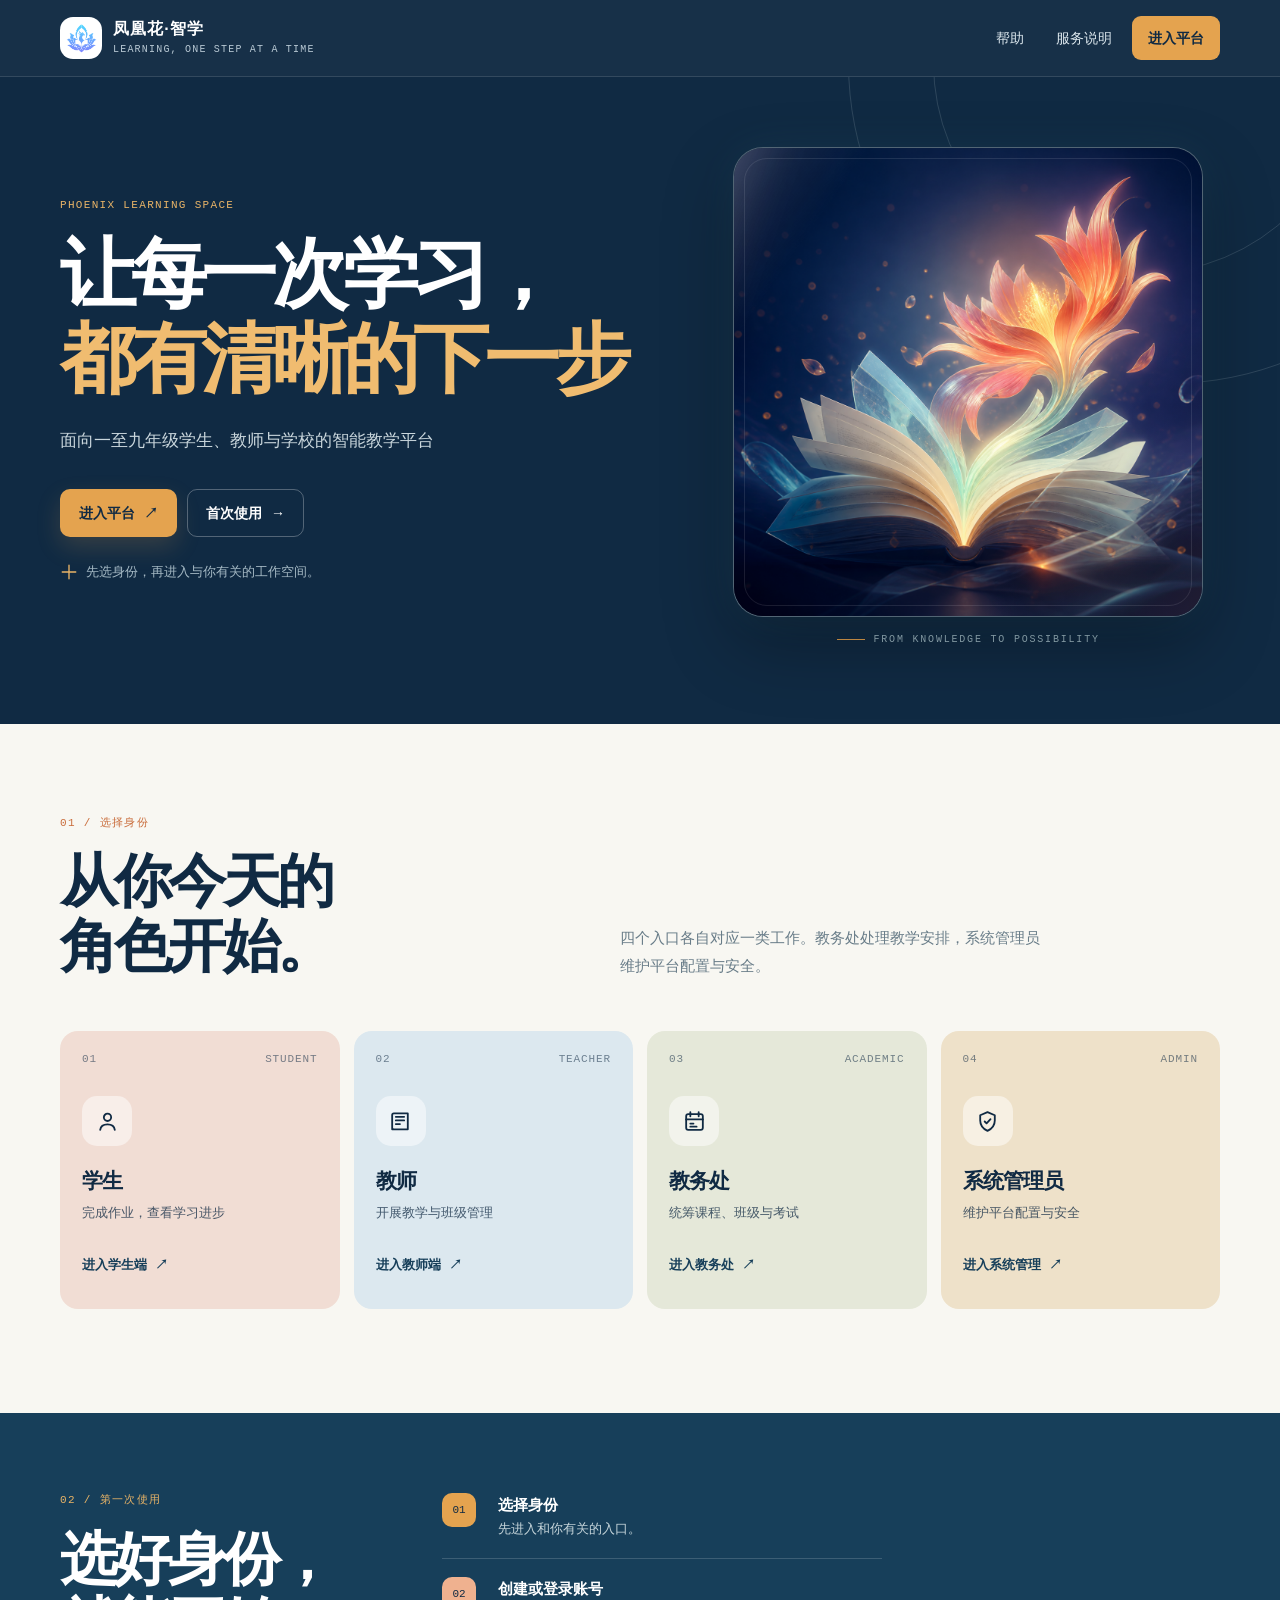
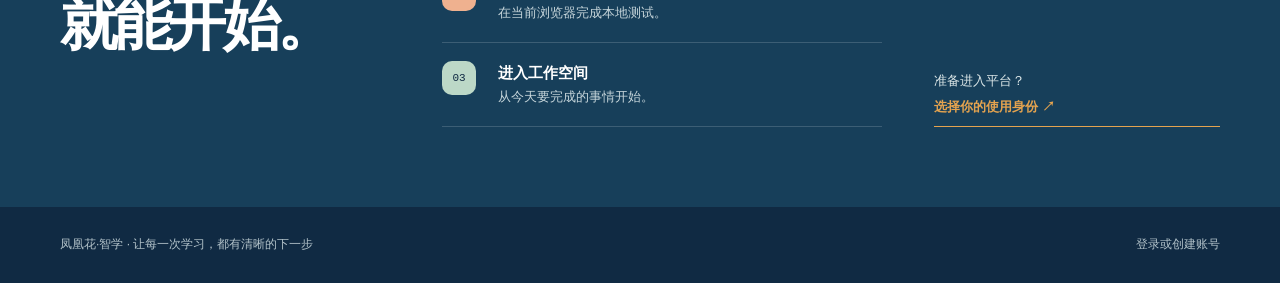
==== commit f12578ec: "Refresh hero visual and enable public test mode" ====
--- a/index.html
+++ b/index.html
@@ -44,25 +44,12 @@
             先选身份，再进入与你有关的工作空间。
           </p>
         </div>
-        <div class="portal-visual" aria-label="知识从理解走向行动的抽象图示">
+        <div class="portal-visual" aria-label="一本打开的书上盛放着发光凤凰花的插画">
           <div class="portal-visual__frame">
-            <div class="portal-visual__wash"></div>
-            <svg class="portal-visual__svg" viewBox="0 0 420 360" role="img" aria-label="书页、路径和凤凰花的线稿图示" fill="none" stroke="currentColor" stroke-linecap="round" stroke-linejoin="round">
-              <path d="M54 285c71-10 108-50 136-103 19-37 53-60 107-67 24-3 45-14 64-35" stroke="#b7d8cf" stroke-width="2"/>
-              <path d="M53 285c37-5 67 4 94 28M190 182c27 15 42 35 52 63" stroke="#b7d8cf" stroke-width="2" opacity=".72"/>
-              <path d="M111 234V121l77-31 77 31v113c-49-18-105-18-154 0Z" stroke="#f2c67e" stroke-width="2.2"/>
-              <path d="M188 90v126M111 121l77 31 77-31M129 157h42M129 178h31M207 157h39M207 178h28" stroke="#f2c67e" stroke-width="2"/>
-              <path d="M319 97c-5-28 7-49 28-62M319 97c19-8 36-5 51 10M319 97c-20-3-33 4-43 18M319 97c6 18 2 32-12 45" stroke="#efb478" stroke-width="2.2"/>
-              <path d="M317 102c-21 29-35 50-45 79M321 103c18 27 23 50 21 72" stroke="#efb478" stroke-width="1.7"/>
-              <circle cx="319" cy="97" r="7" fill="#f2c67e" stroke="none"/>
-              <circle cx="54" cy="285" r="7" fill="#b7d8cf" stroke="none"/>
-              <circle cx="297" cy="115" r="5" fill="#b7d8cf" stroke="none"/>
-              <path d="M63 300c31 7 61 5 86-6" stroke="#f2c67e" stroke-width="1.5" opacity=".7"/>
-            </svg>
-            <div class="portal-visual__label"><small>LEARN / TEACH / ORGANIZE</small><strong>从理解，走到<br>下一步行动。</strong></div>
+            <img class="portal-visual__image" src="assets/brand/generated/learning-hero-v2.png" alt="一本打开的书上盛放着发光凤凰花的插画" loading="eager" decoding="async">
+            <span class="portal-visual__shine" aria-hidden="true"></span>
           </div>
-          <span class="portal-visual__tag portal-visual__tag--one">看见学习进度</span>
-          <span class="portal-visual__tag portal-visual__tag--two">留下下一步</span>
+          <span class="portal-visual__caption">FROM KNOWLEDGE TO POSSIBILITY</span>
         </div>
       </div>
     </section>
--- a/assets/css/portal.css
+++ b/assets/css/portal.css
@@ -61,17 +61,16 @@
 .portal-hero__note { display: flex; align-items: center; gap: 8px; max-width: 420px; margin-top: 25px; color: #a6bac5; font-size: 13px; }
 .portal-hero__note svg { color: #e9b467; flex: none; }
 
-.portal-visual { position: relative; min-height: 400px; display: grid; place-items: center; }
-.portal-visual__frame { width: min(100%, 470px); aspect-ratio: 1 / 1; position: relative; overflow: hidden; border: 1px solid rgba(255,255,255,.22); border-radius: 30px; background: #173f5a; box-shadow: 0 24px 58px rgba(0,0,0,.24); }
-.portal-visual__wash { position: absolute; inset: 0; background: radial-gradient(circle at 70% 32%, rgba(239,184,108,.25), transparent 28%), radial-gradient(circle at 30% 72%, rgba(177,210,190,.20), transparent 30%); }
-.portal-visual__svg { position: absolute; inset: 10% 8%; width: 84%; height: 80%; color: #f3c477; }
-.portal-visual__label { position: absolute; right: 26px; bottom: 24px; color: #fff; text-align: right; }
-.portal-visual__label small { display: block; margin-bottom: 6px; color: #b7d0d5; font: 10px/1.3 "SFMono-Regular", Consolas, monospace; letter-spacing: .13em; }
-.portal-visual__label strong { display: block; font-size: 22px; line-height: 1.25; letter-spacing: -.04em; }
-.portal-visual__tag { position: absolute; display: inline-flex; align-items: center; gap: 7px; padding: 9px 12px; border-radius: 999px; color: var(--portal-ink); background: var(--portal-sage); box-shadow: 0 12px 24px rgba(0,0,0,.20); font-size: 12px; font-weight: 700; }
-.portal-visual__tag::before { width: 6px; height: 6px; content: ""; border-radius: 50%; background: var(--portal-orange); }
-.portal-visual__tag--one { top: 54px; left: -23px; transform: rotate(-6deg); }
-.portal-visual__tag--two { right: -18px; bottom: 58px; background: #f4e2c1; transform: rotate(5deg); }
+.portal-visual { position: relative; min-height: 400px; display: grid; place-items: center; perspective: 900px; }
+.portal-visual__frame { width: min(100%, 470px); aspect-ratio: 1 / 1; position: relative; overflow: hidden; isolation: isolate; border: 1px solid rgba(219,239,232,.34); border-radius: 30px; background: #0b1d38; box-shadow: 0 28px 70px rgba(0,0,0,.30), 0 0 45px rgba(85,164,184,.10), inset 0 1px 0 rgba(255,255,255,.16); }
+.portal-visual__frame::before { position: absolute; inset: 10px; z-index: 2; content: ""; border: 1px solid rgba(255,255,255,.10); border-radius: 23px; pointer-events: none; }
+.portal-visual__frame::after { position: absolute; inset: 0; z-index: 1; content: ""; background: linear-gradient(125deg, rgba(255,255,255,.13), transparent 17%, transparent 72%, rgba(255,181,111,.13)); mix-blend-mode: screen; pointer-events: none; }
+.portal-visual__image { position: absolute; inset: 0; width: 100%; height: 100%; object-fit: cover; transform: scale(1.015); animation: portal-image-float 12s ease-in-out infinite; }
+.portal-visual__shine { position: absolute; z-index: 3; top: -20%; left: -40%; width: 32%; height: 150%; content: ""; transform: rotate(19deg); background: linear-gradient(90deg, transparent, rgba(255,255,255,.18), transparent); filter: blur(14px); animation: portal-shine 9s ease-in-out infinite; pointer-events: none; }
+.portal-visual__caption { display: inline-flex; align-items: center; gap: 9px; margin-top: 16px; color: #9fb8c3; font: 10px/1.3 "SFMono-Regular", Consolas, monospace; letter-spacing: .18em; }
+.portal-visual__caption::before { width: 28px; height: 1px; content: ""; background: var(--portal-gold); }
+@keyframes portal-image-float { 0%, 100% { transform: scale(1.015) translate3d(0, 0, 0); } 50% { transform: scale(1.045) translate3d(-.4%, -.5%, 0); } }
+@keyframes portal-shine { 0%, 55% { opacity: 0; transform: translateX(-60%) rotate(19deg); } 70% { opacity: .7; } 100% { opacity: 0; transform: translateX(480%) rotate(19deg); } }
 
 .portal-roles { padding: 92px 0 104px; }
 .portal-section-head { display: grid; grid-template-columns: minmax(0, .75fr) minmax(0, .9fr); align-items: end; gap: 60px; }
@@ -162,8 +161,7 @@
   .portal-hero__grid { grid-template-columns: 1fr; min-height: auto; padding: 52px 0 65px; }
   .portal-hero__lead { font-size: 16px; }
   .portal-visual { min-height: 350px; }
-  .portal-visual__tag--one { left: 4px; }
-  .portal-visual__tag--two { right: 4px; }
+  .portal-visual__caption { margin-top: 12px; }
   .portal-section-head { grid-template-columns: 1fr; gap: 22px; }
   .portal-roles { padding: 72px 0 80px; }
   .portal-role-grid { margin-top: 37px; }
@@ -187,11 +185,7 @@
   .portal-button { padding: 0 14px; }
   .portal-visual { min-height: 285px; }
   .portal-visual__frame { border-radius: 22px; }
-  .portal-visual__tag { padding: 8px 9px; font-size: 10px; }
-  .portal-visual__tag--one { top: 32px; left: 0; }
-  .portal-visual__tag--two { right: 0; bottom: 30px; }
-  .portal-visual__label { right: 16px; bottom: 16px; }
-  .portal-visual__label strong { font-size: 17px; }
+  .portal-visual__caption { font-size: 9px; letter-spacing: .12em; }
   .portal-role-grid, .identity-role-grid { grid-template-columns: 1fr; }
   .portal-role-card { min-height: 242px; }
   .portal-section-head h2, .portal-guide h2, .identity-intro h1, .test-intro h1 { font-size: 36px; }
